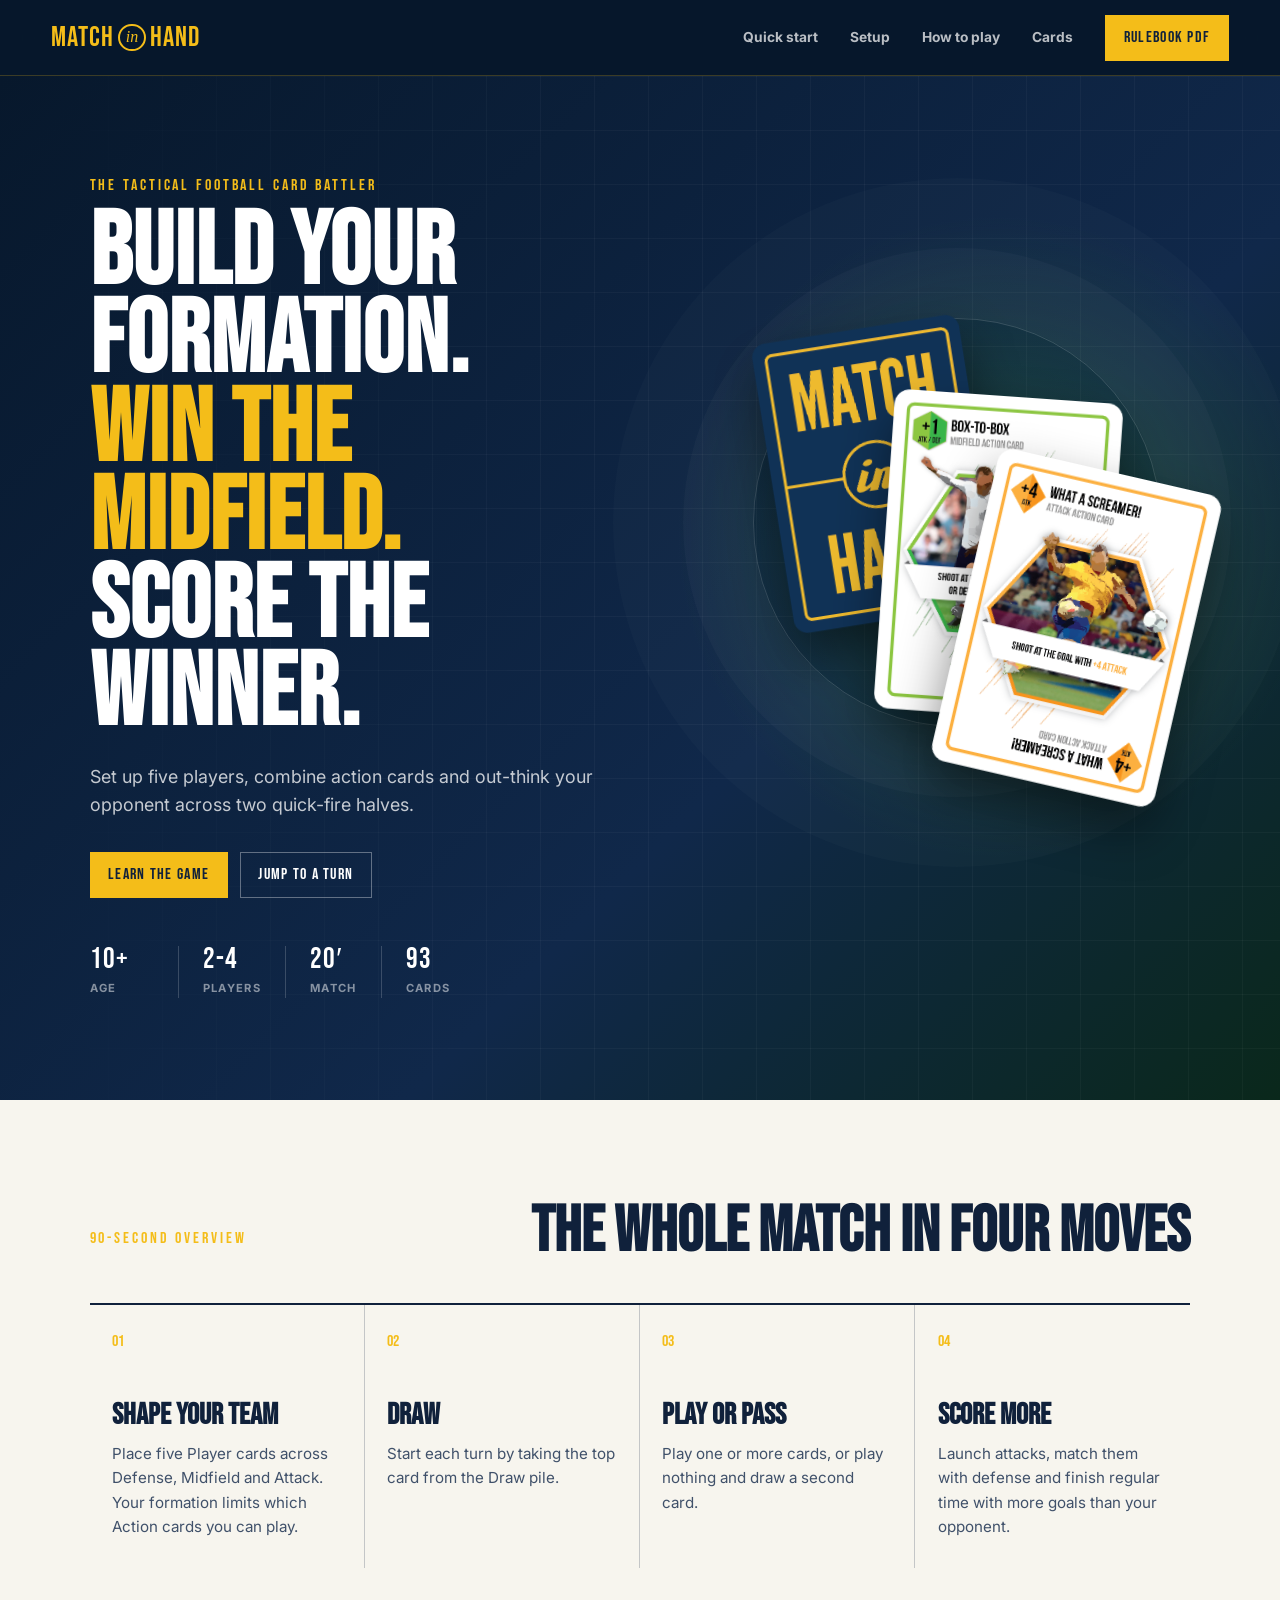
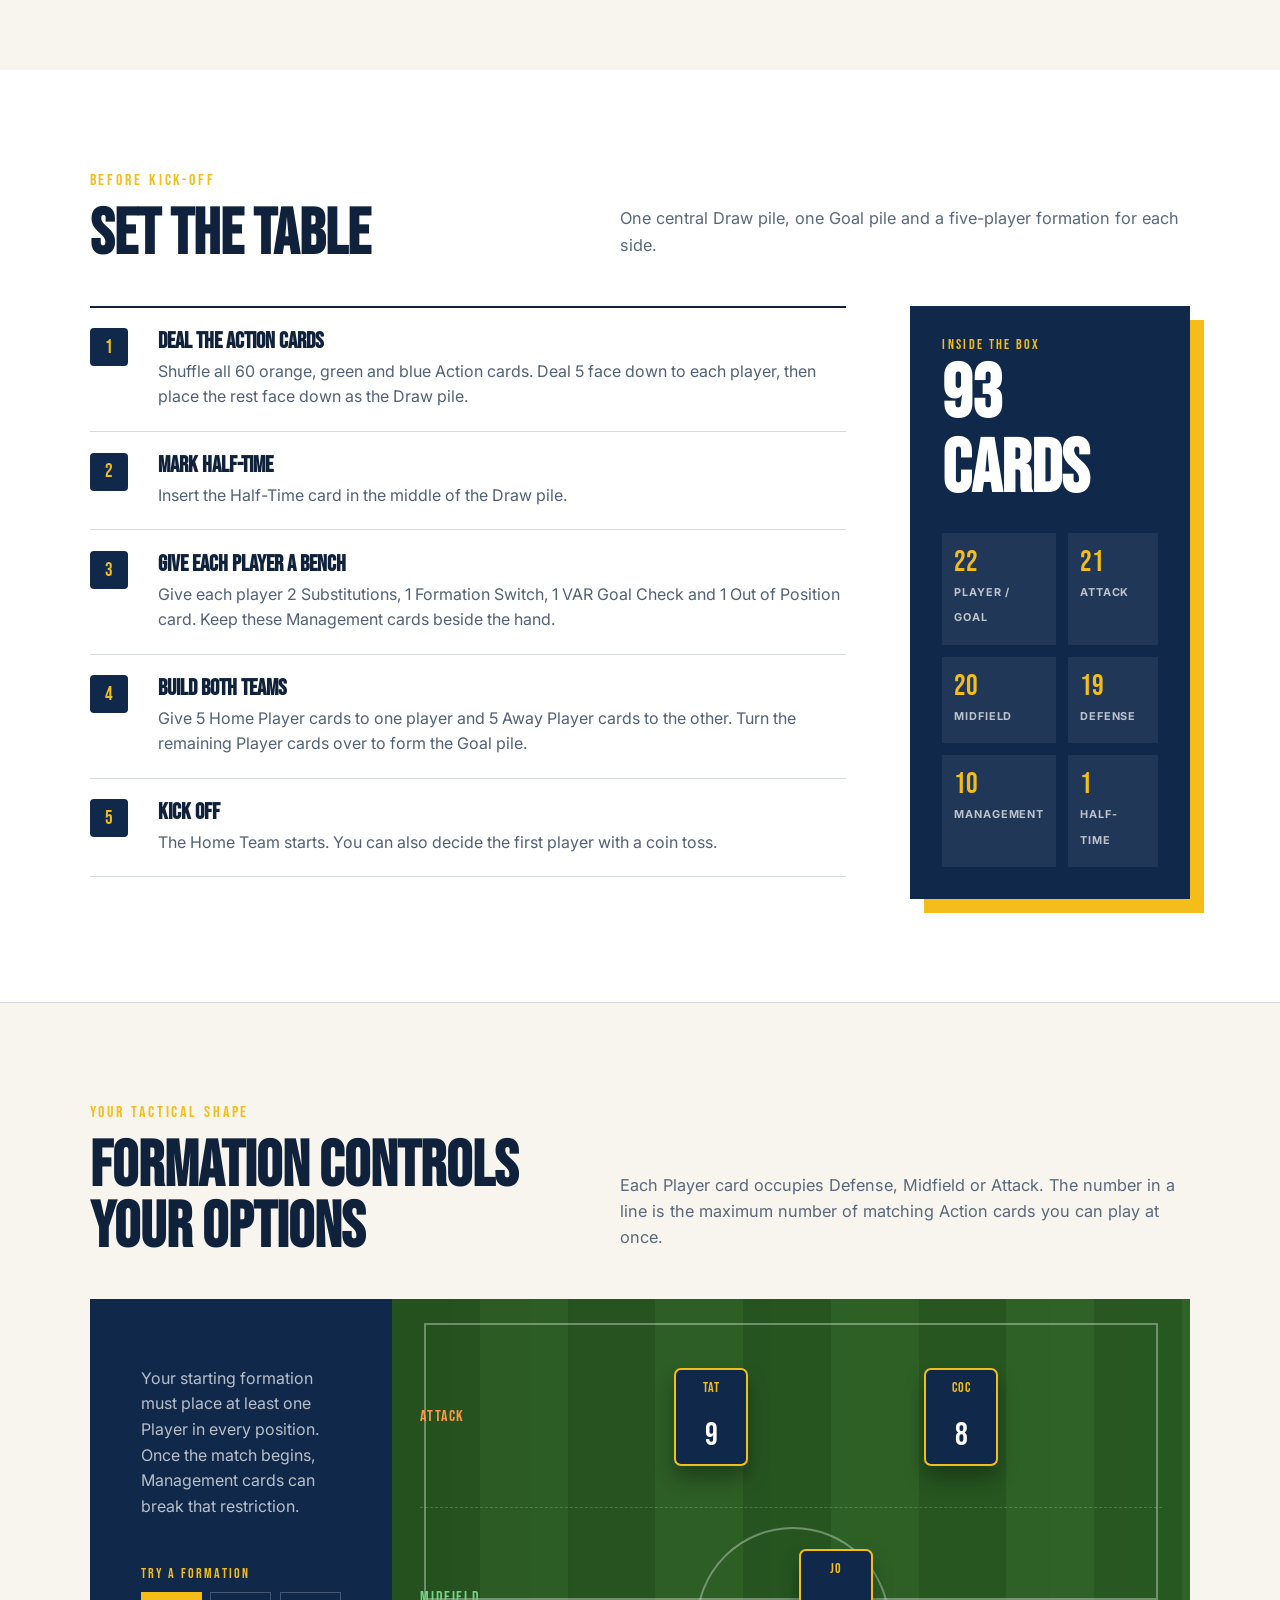
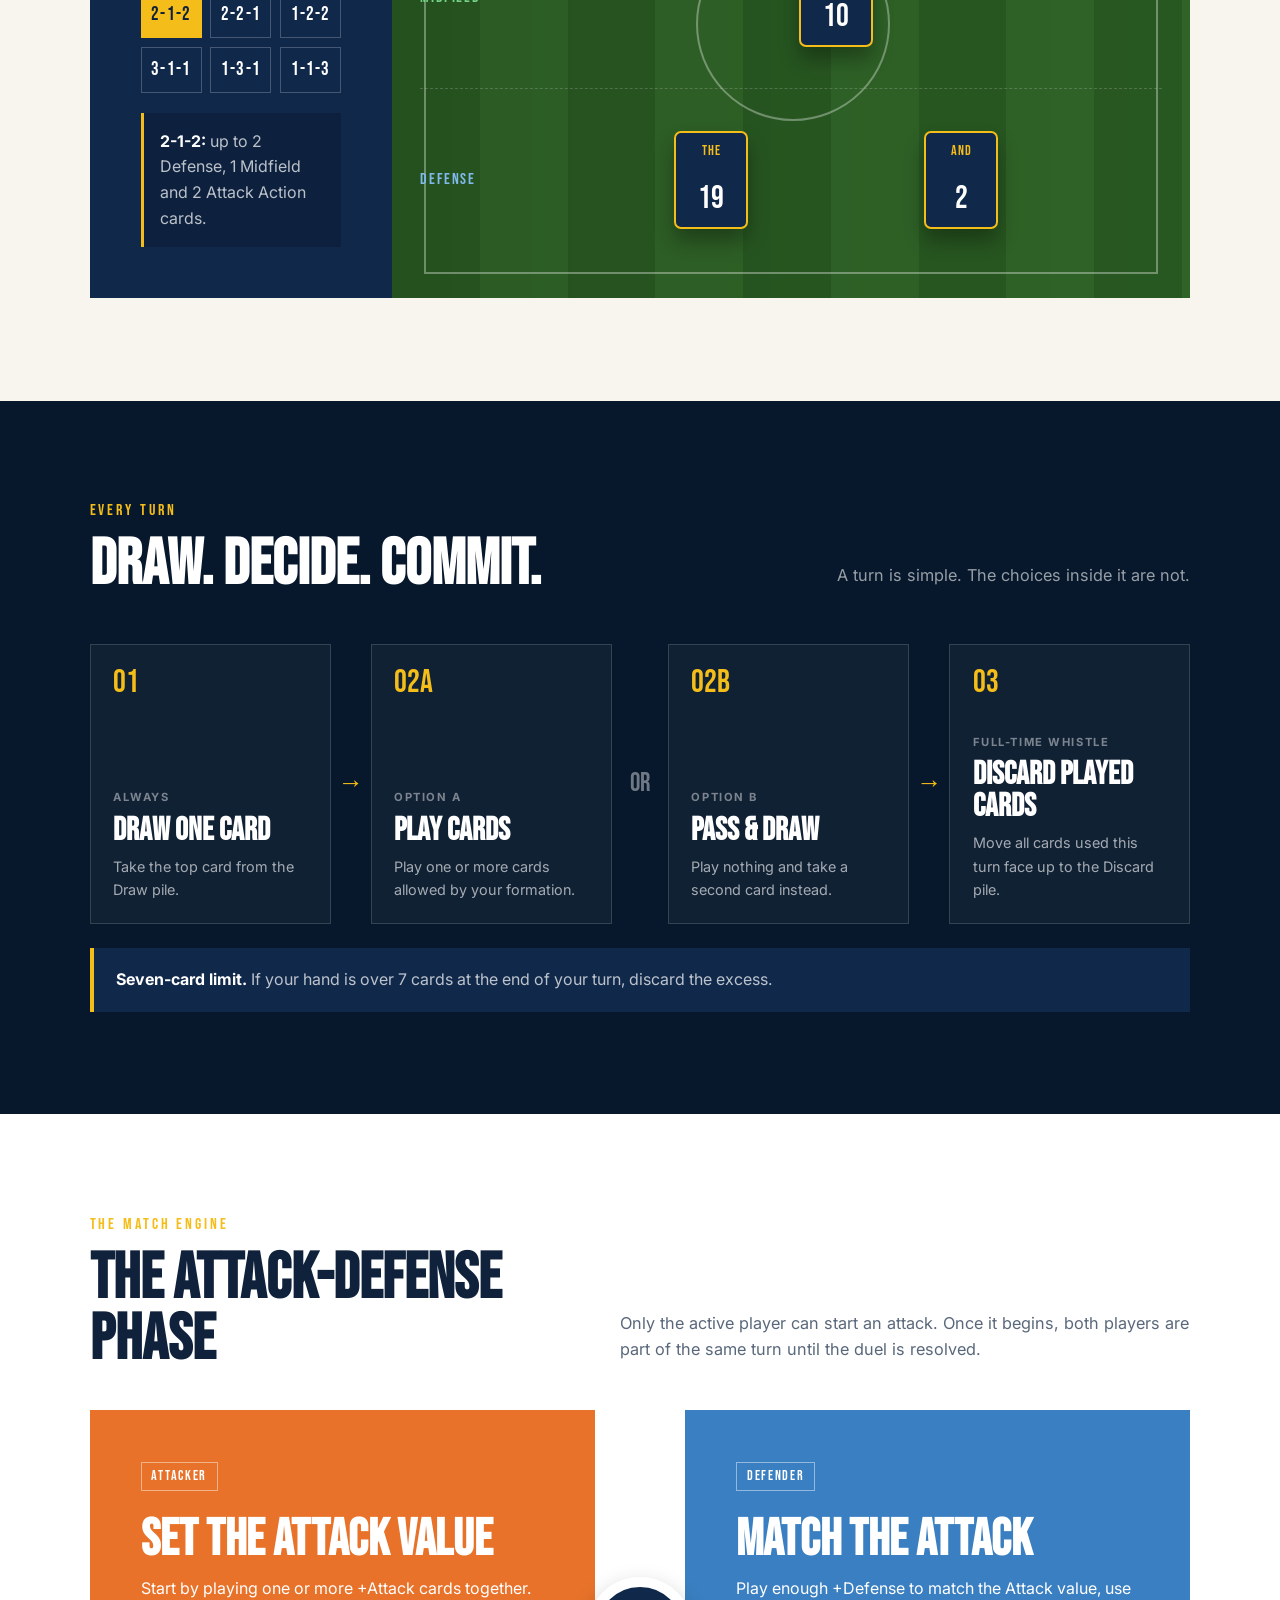
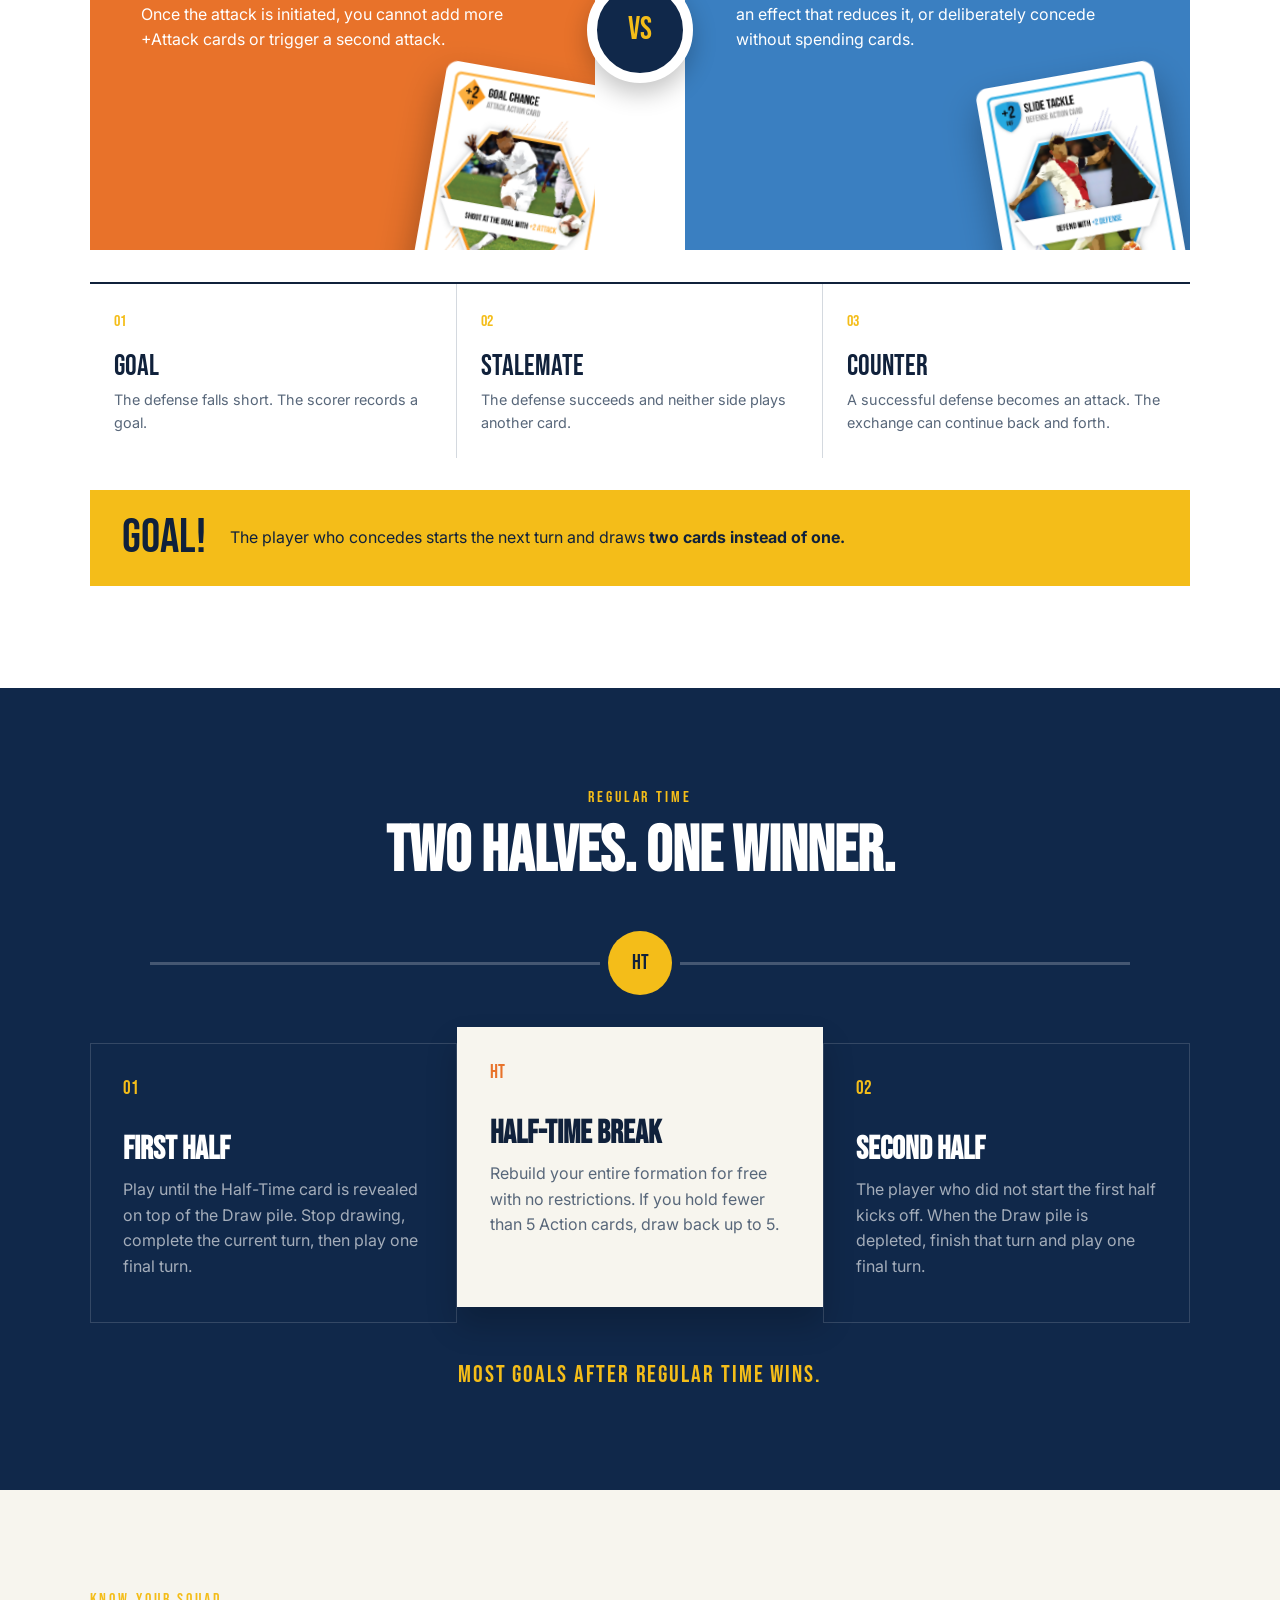
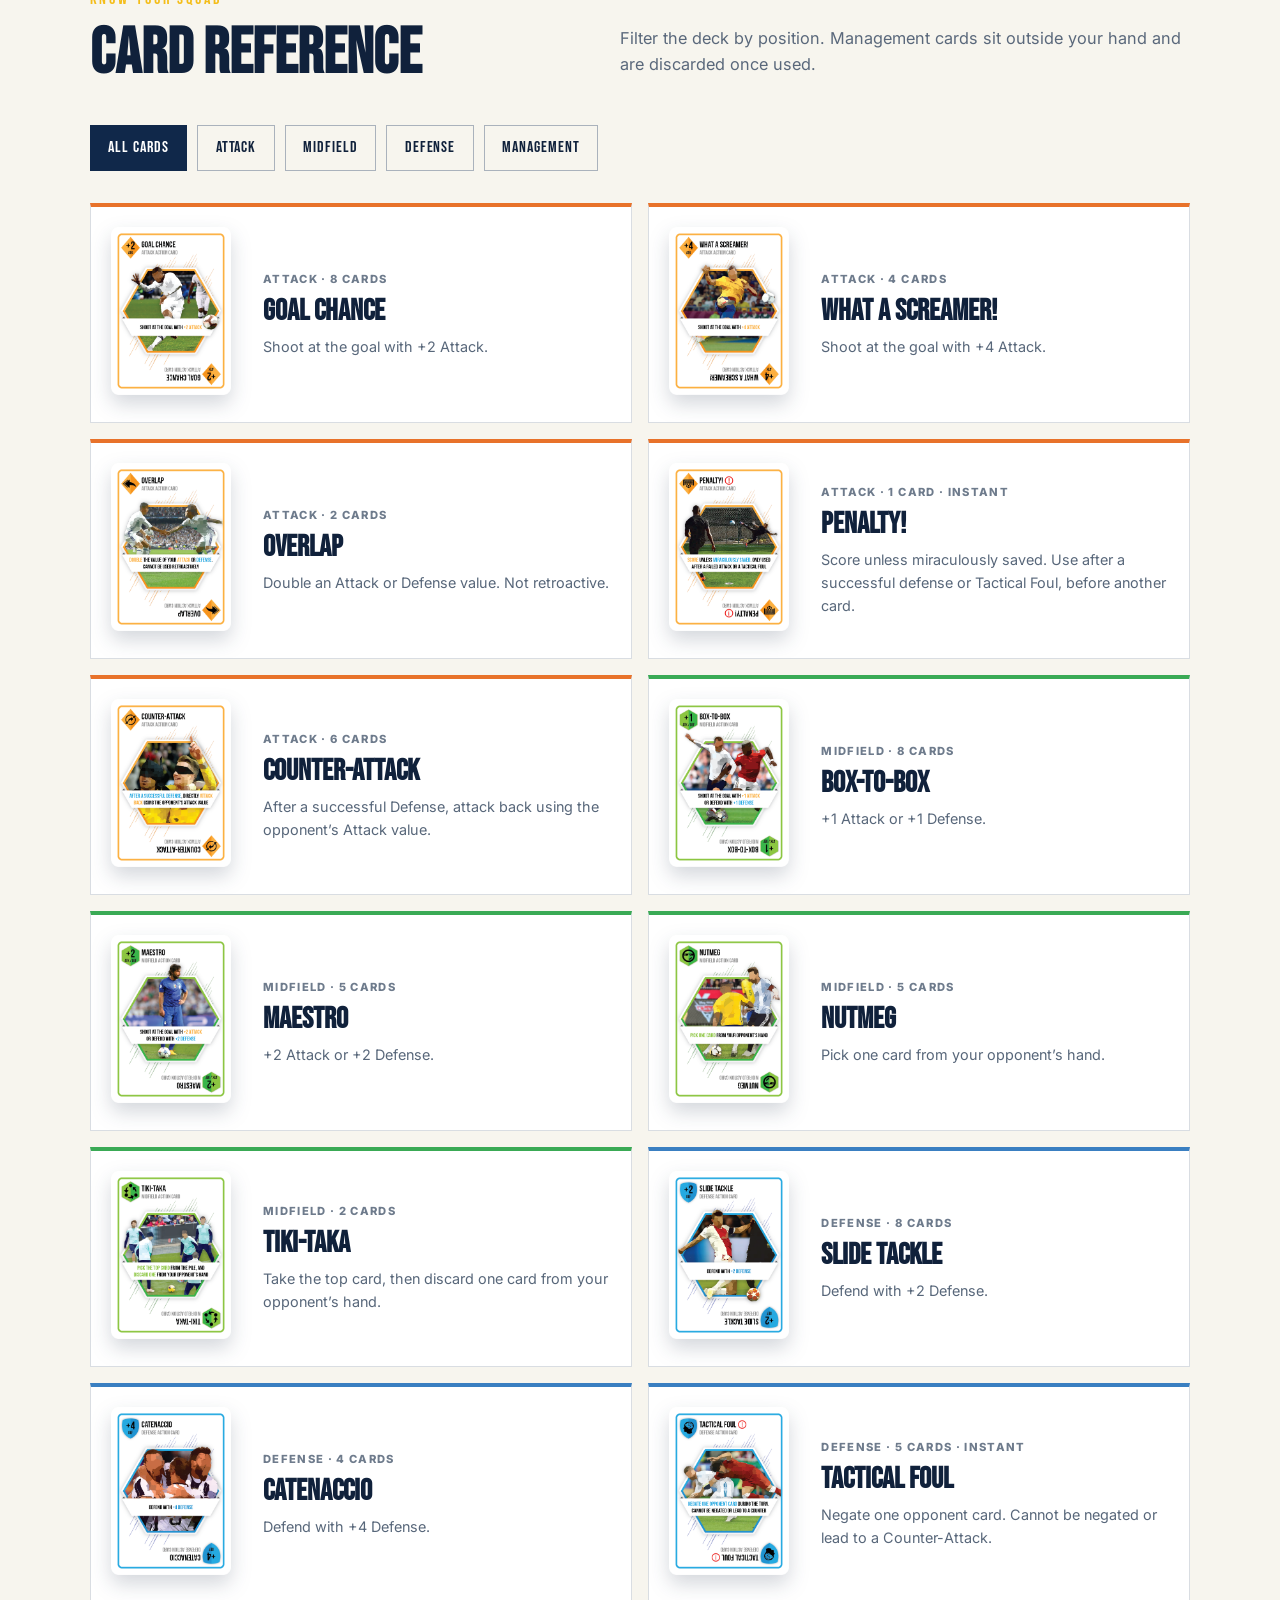
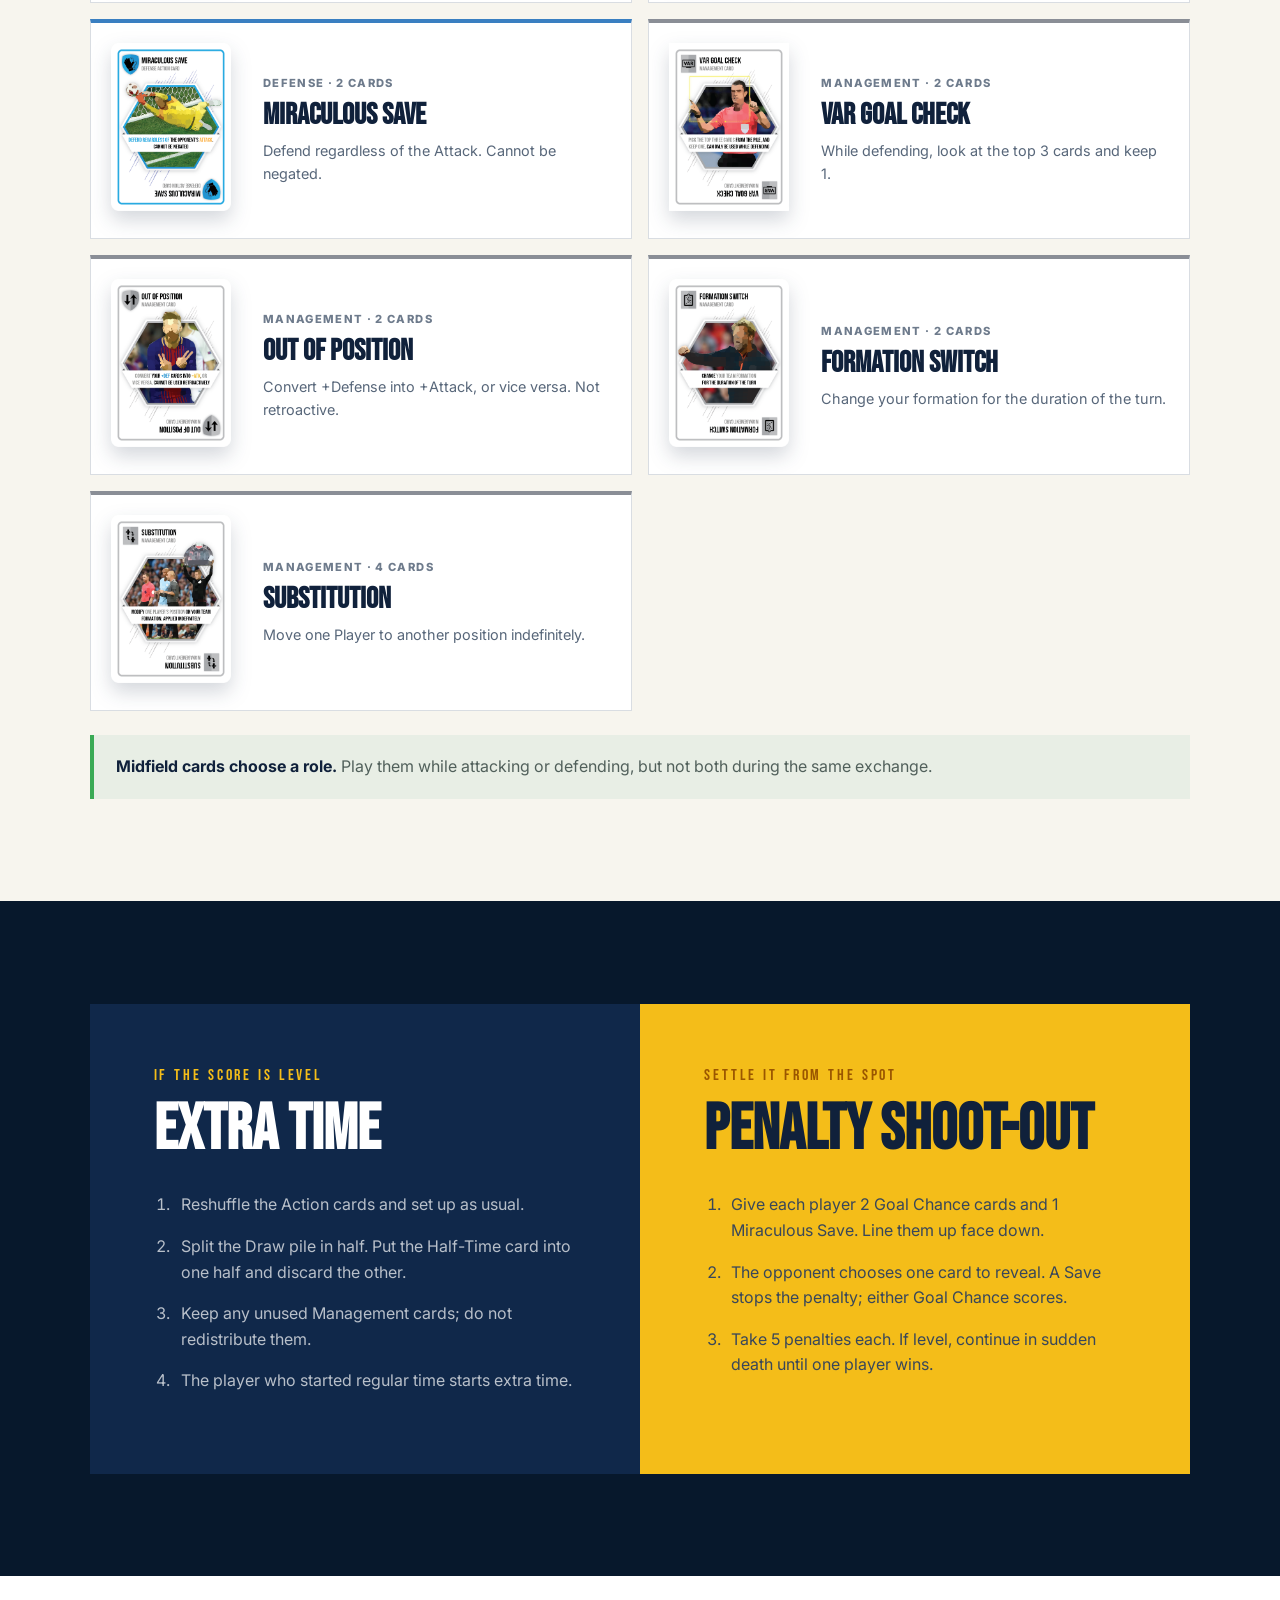
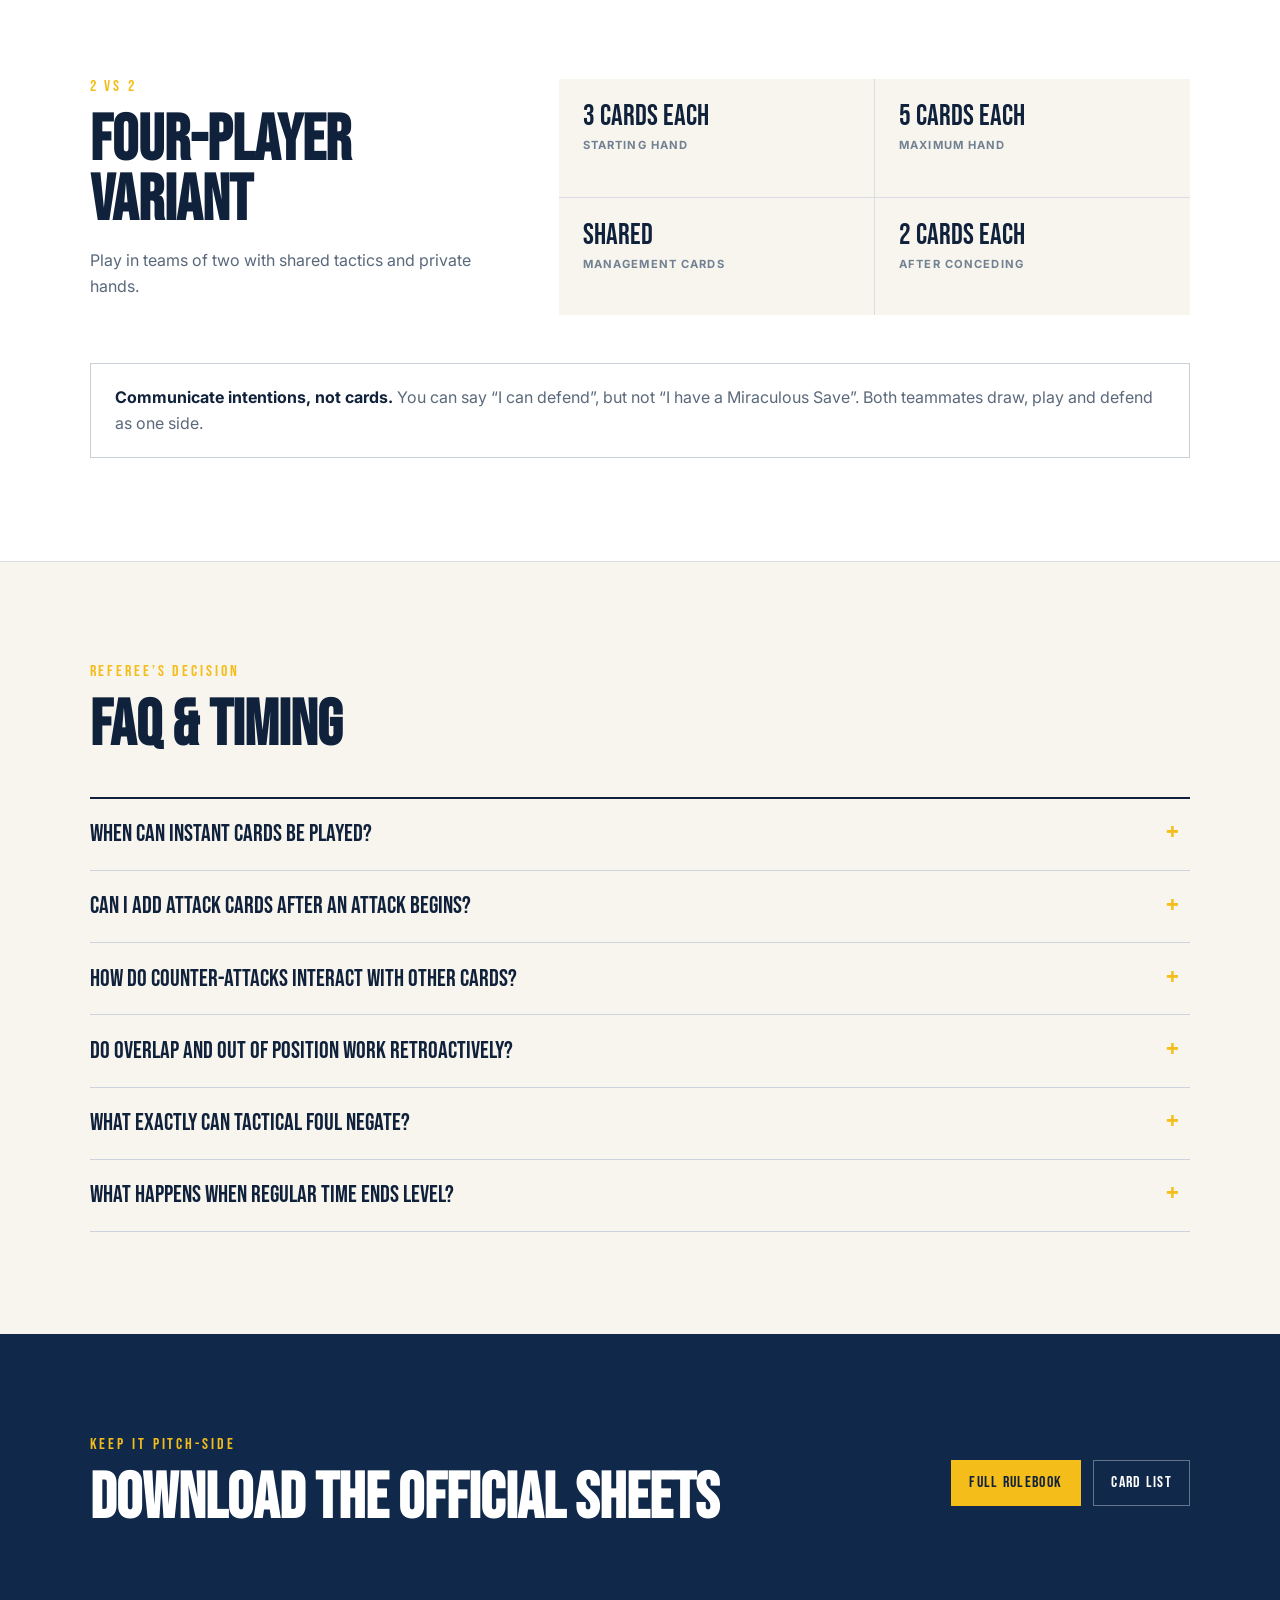
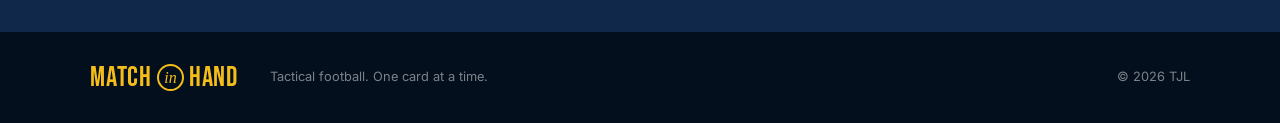
==== index.html @ 05a6d76e "!A Added first version of website" ====
<!doctype html>
<html lang="en">
<head>
  <meta charset="utf-8">
  <meta name="viewport" content="width=device-width, initial-scale=1">
  <meta name="theme-color" content="#10284a">
  <meta name="description" content="Learn how to play Match In Hand, the fast-paced tactical football card battler.">
  <title>How to Play | Match In Hand</title>
  <link rel="preconnect" href="https://fonts.googleapis.com">
  <link rel="preconnect" href="https://fonts.gstatic.com" crossorigin>
  <link href="https://fonts.googleapis.com/css2?family=Bebas+Neue&family=Inter:wght@400;600;700;800&display=swap" rel="stylesheet">
  <link rel="icon" type="image/x-icon" href="assets/match-in-hand.ico">
  <link rel="stylesheet" href="assets/site.css">
</head>
<body>
  <a class="skip-link" href="#main">Skip to the rules</a>
  <header class="site-header">
    <a class="wordmark wordmark-match" href="#top" aria-label="Match In Hand home">
      <span>MATCH</span><i>in</i><span>HAND</span>
    </a>
    <nav aria-label="Primary navigation">
      <a href="#quick-start">Quick start</a>
      <a href="#setup">Setup</a>
      <a href="#turns">How to play</a>
      <a href="#cards">Cards</a>
    </nav>
    <a class="header-cta" href="assets/BoxToBox_RulesSheet_v2.2.pdf" download>Rulebook PDF</a>
  </header>

  <main id="main">
    <section class="hero" id="top">
      <div class="hero-copy">
        <p class="eyebrow">The tactical football card battler</p>
        <h1>Build your formation.<br><em>Win the midfield.</em><br>Score the winner.</h1>
        <p class="hero-lede">Set up five players, combine action cards and out-think your opponent across two quick-fire halves.</p>
        <div class="hero-actions">
          <a class="button button-primary" href="#quick-start">Learn the game</a>
          <a class="button button-quiet" href="#turns">Jump to a turn</a>
        </div>
        <ul class="match-facts" aria-label="Game information">
          <li><strong>10+</strong><span>Age</span></li>
          <li><strong>2-4</strong><span>Players</span></li>
          <li><strong>20′</strong><span>Match</span></li>
          <li><strong>93</strong><span>Cards</span></li>
        </ul>
      </div>
      <div class="hero-art" aria-label="Match In Hand cards">
        <span class="pitch-ring" aria-hidden="true"></span>
        <img class="hero-card hero-card-back" src="assets/cards/MatchInHand_Card_Back.png" alt="Match In Hand card back">
        <img class="hero-card hero-card-mid" src="assets/cards/BoxToBox_Card_MID_BoxToBox.png" alt="Box-to-Box midfield action card">
        <img class="hero-card hero-card-atk" src="assets/cards/BoxToBox_Card_ATT_WhatAScreamer.png" alt="What a Screamer attack action card">
      </div>
    </section>

    <section class="quick-start section" id="quick-start">
      <div class="section-heading">
        <p class="eyebrow">90-second overview</p>
        <h2>The whole match in four moves</h2>
      </div>
      <ol class="quick-grid">
        <li><span>01</span><h3>Shape your team</h3><p>Place five Player cards across Defense, Midfield and Attack. Your formation limits which Action cards you can play.</p></li>
        <li><span>02</span><h3>Draw</h3><p>Start each turn by taking the top card from the Draw pile.</p></li>
        <li><span>03</span><h3>Play or pass</h3><p>Play one or more cards, or play nothing and draw a second card.</p></li>
        <li><span>04</span><h3>Score more</h3><p>Launch attacks, match them with defense and finish regular time with more goals than your opponent.</p></li>
      </ol>
    </section>

    <section class="setup section" id="setup">
      <div class="section-heading">
        <div><p class="eyebrow">Before kick-off</p><h2>Set the table</h2></div>
        <p class="section-intro">One central Draw pile, one Goal pile and a five-player formation for each side.</p>
      </div>
      <div class="setup-layout">
        <ol class="numbered-list">
          <li><span>1</span><div><h3>Deal the action cards</h3><p>Shuffle all 60 orange, green and blue Action cards. Deal 5 face down to each player, then place the rest face down as the Draw pile.</p></div></li>
          <li><span>2</span><div><h3>Mark half-time</h3><p>Insert the Half-Time card in the middle of the Draw pile.</p></div></li>
          <li><span>3</span><div><h3>Give each player a bench</h3><p>Give each player 2 Substitutions, 1 Formation Switch, 1 VAR Goal Check and 1 Out of Position card. Keep these Management cards beside the hand.</p></div></li>
          <li><span>4</span><div><h3>Build both teams</h3><p>Give 5 Home Player cards to one player and 5 Away Player cards to the other. Turn the remaining Player cards over to form the Goal pile.</p></div></li>
          <li><span>5</span><div><h3>Kick off</h3><p>The Home Team starts. You can also decide the first player with a coin toss.</p></div></li>
        </ol>
        <aside class="kit-panel" aria-label="Game components">
          <p class="panel-kicker">Inside the box</p>
          <h3>93 cards</h3>
          <ul class="component-list">
            <li><b>22</b><span>Player / Goal</span></li>
            <li><b>21</b><span>Attack</span></li>
            <li><b>20</b><span>Midfield</span></li>
            <li><b>19</b><span>Defense</span></li>
            <li><b>10</b><span>Management</span></li>
            <li><b>1</b><span>Half-Time</span></li>
          </ul>
        </aside>
      </div>
    </section>

    <section class="formation section" id="formation">
      <div class="section-heading">
        <div><p class="eyebrow">Your tactical shape</p><h2>Formation controls your options</h2></div>
        <p class="section-intro">Each Player card occupies Defense, Midfield or Attack. The number in a line is the maximum number of matching Action cards you can play at once.</p>
      </div>
      <div class="formation-shell">
        <div class="formation-copy">
          <p>Your starting formation must place at least one Player in every position. Once the match begins, Management cards can break that restriction.</p>
          <div class="preset-label">Try a formation</div>
          <div class="formation-presets" role="group" aria-label="Formation examples">
            <button type="button" data-formation="2-1-2" aria-pressed="true">2-1-2</button>
            <button type="button" data-formation="2-2-1" aria-pressed="false">2-2-1</button>
            <button type="button" data-formation="1-2-2" aria-pressed="false">1-2-2</button>
            <button type="button" data-formation="3-1-1" aria-pressed="false">3-1-1</button>
            <button type="button" data-formation="1-3-1" aria-pressed="false">1-3-1</button>
            <button type="button" data-formation="1-1-3" aria-pressed="false">1-1-3</button>
          </div>
          <p class="formation-note" id="formation-note"><strong>2-1-2:</strong> up to 2 Defense, 1 Midfield and 2 Attack Action cards.</p>
        </div>
        <div class="formation-board" aria-live="polite">
          <div class="pitch-markings" aria-hidden="true"></div>
          <div class="formation-lane attack-lane"><span>Attack</span><div class="player-row" data-line="attack"></div></div>
          <div class="formation-lane midfield-lane"><span>Midfield</span><div class="player-row" data-line="midfield"></div></div>
          <div class="formation-lane defense-lane"><span>Defense</span><div class="player-row" data-line="defense"></div></div>
        </div>
      </div>
    </section>

    <section class="turns section" id="turns">
      <div class="section-heading light-heading">
        <div><p class="eyebrow">Every turn</p><h2>Draw. Decide. Commit.</h2></div>
        <p class="section-intro">A turn is simple. The choices inside it are not.</p>
      </div>
      <div class="turn-track" aria-label="Turn sequence">
        <article><span class="turn-number">01</span><div><p class="turn-kicker">Always</p><h3>Draw one card</h3><p>Take the top card from the Draw pile.</p></div></article>
        <div class="track-arrow" aria-hidden="true">→</div>
        <article><span class="turn-number">02A</span><div><p class="turn-kicker">Option A</p><h3>Play cards</h3><p>Play one or more cards allowed by your formation.</p></div></article>
        <div class="track-or" aria-hidden="true">or</div>
        <article><span class="turn-number">02B</span><div><p class="turn-kicker">Option B</p><h3>Pass & draw</h3><p>Play nothing and take a second card instead.</p></div></article>
        <div class="track-arrow" aria-hidden="true">→</div>
        <article><span class="turn-number">03</span><div><p class="turn-kicker">Full-time whistle</p><h3>Discard played cards</h3><p>Move all cards used this turn face up to the Discard pile.</p></div></article>
      </div>
      <div class="touchline-note"><strong>Seven-card limit.</strong> If your hand is over 7 cards at the end of your turn, discard the excess.</div>
    </section>

    <section class="duel section" id="attack-defense">
      <div class="section-heading">
        <div><p class="eyebrow">The match engine</p><h2>The attack-defense phase</h2></div>
        <p class="section-intro">Only the active player can start an attack. Once it begins, both players are part of the same turn until the duel is resolved.</p>
      </div>
      <div class="duel-grid">
        <article class="duel-card attack-rule">
          <span class="phase-tag">Attacker</span>
          <h3>Set the attack value</h3>
          <p>Start by playing one or more +Attack cards together. Once the attack is initiated, you cannot add more +Attack cards or trigger a second attack.</p>
          <img src="assets/cards/BoxToBox_Card_ATT_GoalChance.png" alt="Goal Chance card: plus two Attack" loading="lazy">
        </article>
        <div class="versus" aria-hidden="true"><span>VS</span></div>
        <article class="duel-card defense-rule">
          <span class="phase-tag">Defender</span>
          <h3>Match the attack</h3>
          <p>Play enough +Defense to match the Attack value, use an effect that reduces it, or deliberately concede without spending cards.</p>
          <img src="assets/cards/BoxToBox_Card_DEF_SlideTackle.png" alt="Slide Tackle card: plus two Defense" loading="lazy">
        </article>
      </div>
      <div class="outcome-strip">
        <div><span>01</span><strong>Goal</strong><p>The defense falls short. The scorer records a goal.</p></div>
        <div><span>02</span><strong>Stalemate</strong><p>The defense succeeds and neither side plays another card.</p></div>
        <div><span>03</span><strong>Counter</strong><p>A successful defense becomes an attack. The exchange can continue back and forth.</p></div>
      </div>
      <div class="goal-rule"><span>GOAL!</span><p>The player who concedes starts the next turn and draws <strong>two cards instead of one.</strong></p></div>
    </section>

    <section class="match-clock section" id="match-clock">
      <div class="clock-heading">
        <p class="eyebrow">Regular time</p>
        <h2>Two halves. One winner.</h2>
      </div>
      <div class="clock-line" aria-hidden="true"><span></span><i>HT</i><span></span></div>
      <div class="halves-grid">
        <article><b>01</b><h3>First half</h3><p>Play until the Half-Time card is revealed on top of the Draw pile. Stop drawing, complete the current turn, then play one final turn.</p></article>
        <article class="halftime"><b>HT</b><h3>Half-time break</h3><p>Rebuild your entire formation for free with no restrictions. If you hold fewer than 5 Action cards, draw back up to 5.</p></article>
        <article><b>02</b><h3>Second half</h3><p>The player who did not start the first half kicks off. When the Draw pile is depleted, finish that turn and play one final turn.</p></article>
      </div>
      <p class="winner-line">Most goals after regular time wins.</p>
    </section>

    <section class="cards section" id="cards">
      <div class="section-heading">
        <div><p class="eyebrow">Know your squad</p><h2>Card reference</h2></div>
        <p class="section-intro">Filter the deck by position. Management cards sit outside your hand and are discarded once used.</p>
      </div>
      <div class="card-filters" role="group" aria-label="Filter card reference">
        <button type="button" data-filter="all" aria-pressed="true">All cards</button>
        <button type="button" data-filter="attack" aria-pressed="false">Attack</button>
        <button type="button" data-filter="midfield" aria-pressed="false">Midfield</button>
        <button type="button" data-filter="defense" aria-pressed="false">Defense</button>
        <button type="button" data-filter="management" aria-pressed="false">Management</button>
      </div>
      <div class="card-reference-grid">
        <article class="reference-card" data-type="attack"><img src="assets/cards/BoxToBox_Card_ATT_GoalChance.png" alt="Goal Chance" loading="lazy"><div><span>Attack · 8 cards</span><h3>Goal Chance</h3><p>Shoot at the goal with +2 Attack.</p></div></article>
        <article class="reference-card" data-type="attack"><img src="assets/cards/BoxToBox_Card_ATT_WhatAScreamer.png" alt="What a Screamer" loading="lazy"><div><span>Attack · 4 cards</span><h3>What a Screamer!</h3><p>Shoot at the goal with +4 Attack.</p></div></article>
        <article class="reference-card" data-type="attack"><img src="assets/cards/BoxToBox_Card_ATT_Overlap.png" alt="Overlap" loading="lazy"><div><span>Attack · 2 cards</span><h3>Overlap</h3><p>Double an Attack or Defense value. Not retroactive.</p></div></article>
        <article class="reference-card" data-type="attack"><img src="assets/cards/BoxToBox_Card_ATT_Penalty.png" alt="Penalty" loading="lazy"><div><span>Attack · 1 card · Instant</span><h3>Penalty!</h3><p>Score unless miraculously saved. Use after a successful defense or Tactical Foul, before another card.</p></div></article>
        <article class="reference-card" data-type="attack"><img src="assets/cards/BoxToBox_Card_ATT_CounterAttack.png" alt="Counter-Attack" loading="lazy"><div><span>Attack · 6 cards</span><h3>Counter-Attack</h3><p>After a successful Defense, attack back using the opponent’s Attack value.</p></div></article>
        <article class="reference-card" data-type="midfield"><img src="assets/cards/BoxToBox_Card_MID_BoxToBox.png" alt="Box-to-Box" loading="lazy"><div><span>Midfield · 8 cards</span><h3>Box-to-Box</h3><p>+1 Attack or +1 Defense.</p></div></article>
        <article class="reference-card" data-type="midfield"><img src="assets/cards/BoxToBox_Card_MID_Maestro.png" alt="Maestro" loading="lazy"><div><span>Midfield · 5 cards</span><h3>Maestro</h3><p>+2 Attack or +2 Defense.</p></div></article>
        <article class="reference-card" data-type="midfield"><img src="assets/cards/BoxToBox_Card_MID_Nutmeg.png" alt="Nutmeg" loading="lazy"><div><span>Midfield · 5 cards</span><h3>Nutmeg</h3><p>Pick one card from your opponent’s hand.</p></div></article>
        <article class="reference-card" data-type="midfield"><img src="assets/cards/BoxToBox_Card_MID_TikiTaka.png" alt="Tiki-Taka" loading="lazy"><div><span>Midfield · 2 cards</span><h3>Tiki-Taka</h3><p>Take the top card, then discard one card from your opponent’s hand.</p></div></article>
        <article class="reference-card" data-type="defense"><img src="assets/cards/BoxToBox_Card_DEF_SlideTackle.png" alt="Slide Tackle" loading="lazy"><div><span>Defense · 8 cards</span><h3>Slide Tackle</h3><p>Defend with +2 Defense.</p></div></article>
        <article class="reference-card" data-type="defense"><img src="assets/cards/BoxToBox_Card_DEF_Catenaccio.png" alt="Catenaccio" loading="lazy"><div><span>Defense · 4 cards</span><h3>Catenaccio</h3><p>Defend with +4 Defense.</p></div></article>
        <article class="reference-card" data-type="defense"><img src="assets/cards/BoxToBox_Card_DEF_TacticalFoul.png" alt="Tactical Foul" loading="lazy"><div><span>Defense · 5 cards · Instant</span><h3>Tactical Foul</h3><p>Negate one opponent card. Cannot be negated or lead to a Counter-Attack.</p></div></article>
        <article class="reference-card" data-type="defense"><img src="assets/cards/BoxToBox_Card_DEF_MiraculousSave.png" alt="Miraculous Save" loading="lazy"><div><span>Defense · 2 cards</span><h3>Miraculous Save</h3><p>Defend regardless of the Attack. Cannot be negated.</p></div></article>
        <article class="reference-card" data-type="management"><img src="assets/cards/BoxToBox_Card_MGT_VARGoalCheck.png" alt="VAR Goal Check" loading="lazy"><div><span>Management · 2 cards</span><h3>VAR Goal Check</h3><p>While defending, look at the top 3 cards and keep 1.</p></div></article>
        <article class="reference-card" data-type="management"><img src="assets/cards/BoxToBox_Card_MGT_OutOfPosition.png" alt="Out of Position" loading="lazy"><div><span>Management · 2 cards</span><h3>Out of Position</h3><p>Convert +Defense into +Attack, or vice versa. Not retroactive.</p></div></article>
        <article class="reference-card" data-type="management"><img src="assets/cards/BoxToBox_Card_MGT_FormationSwitch.png" alt="Formation Switch" loading="lazy"><div><span>Management · 2 cards</span><h3>Formation Switch</h3><p>Change your formation for the duration of the turn.</p></div></article>
        <article class="reference-card" data-type="management"><img src="assets/cards/BoxToBox_Card_MGT_Substitution.png" alt="Substitution" loading="lazy"><div><span>Management · 4 cards</span><h3>Substitution</h3><p>Move one Player to another position indefinitely.</p></div></article>
      </div>
      <p class="midfield-rule"><strong>Midfield cards choose a role.</strong> Play them while attacking or defending, but not both during the same exchange.</p>
    </section>

    <section class="extra section" id="extra-time">
      <div class="extra-grid">
        <article>
          <p class="eyebrow">If the score is level</p><h2>Extra time</h2>
          <ol><li>Reshuffle the Action cards and set up as usual.</li><li>Split the Draw pile in half. Put the Half-Time card into one half and discard the other.</li><li>Keep any unused Management cards; do not redistribute them.</li><li>The player who started regular time starts extra time.</li></ol>
        </article>
        <article class="shootout">
          <p class="eyebrow">Settle it from the spot</p><h2>Penalty shoot-out</h2>
          <ol><li>Give each player 2 Goal Chance cards and 1 Miraculous Save. Line them up face down.</li><li>The opponent chooses one card to reveal. A Save stops the penalty; either Goal Chance scores.</li><li>Take 5 penalties each. If level, continue in sudden death until one player wins.</li></ol>
        </article>
      </div>
    </section>

    <section class="four-player section" id="four-player">
      <div class="four-player-copy"><p class="eyebrow">2 vs 2</p><h2>Four-player variant</h2><p>Play in teams of two with shared tactics and private hands.</p></div>
      <ul>
        <li><strong>3 cards each</strong><span>Starting hand</span></li>
        <li><strong>5 cards each</strong><span>Maximum hand</span></li>
        <li><strong>Shared</strong><span>Management cards</span></li>
        <li><strong>2 cards each</strong><span>After conceding</span></li>
      </ul>
      <div class="team-rule"><strong>Communicate intentions, not cards.</strong> You can say “I can defend”, but not “I have a Miraculous Save”. Both teammates draw, play and defend as one side.</div>
    </section>

    <section class="faq section" id="faq">
      <div class="section-heading"><div><p class="eyebrow">Referee’s decision</p><h2>FAQ & timing</h2></div></div>
      <div class="faq-list">
        <details><summary>When can Instant cards be played?</summary><p>Whenever an opponent plays a card, unless the card says otherwise. Penalty! is played immediately after a successful defense or Tactical Foul and before any additional card. Tactical Foul can stop a Counter-Attack if it is played just before the Counter and the opponent defended with +Defense cards.</p></details>
        <details><summary>Can I add Attack cards after an attack begins?</summary><p>No. Choose the complete initial Attack value when you launch the attack. Once initiated, you cannot add more +Attack cards or trigger a second attack.</p></details>
        <details><summary>How do Counter-Attacks interact with other cards?</summary><p>A Counter-Attack can be boosted by Overlap, but not by adding +Attack cards. Once the Counter-Attack is played, the Defense cards used before it can no longer be negated. An Instant card can still stop the counter if played immediately before it.</p></details>
        <details><summary>Do Overlap and Out of Position work retroactively?</summary><p>No. Their effects only apply to cards played together with them, never to cards already used earlier in the turn.</p></details>
        <details><summary>What exactly can Tactical Foul negate?</summary><p>If it negates an Attack card, the opponent cannot add more Attack cards. If it negates a Defense card, the opponent may continue defending. It cannot negate a card effect that has already resolved during the turn.</p></details>
        <details><summary>What happens when regular time ends level?</summary><p>Players can agree to a draw, play Extra Time and then a shoot-out if needed, or go directly to the Penalty Shoot-Out.</p></details>
      </div>
    </section>

    <section class="download section">
      <div><p class="eyebrow">Keep it pitch-side</p><h2>Download the official sheets</h2></div>
      <div class="download-actions"><a class="button button-primary" href="assets/BoxToBox_RulesSheet_v2.2.pdf" download>Full rulebook</a><a class="button button-quiet" href="assets/BoxToBox_CardsList.pdf" download>Card list</a></div>
    </section>
  </main>

  <footer><a class="wordmark wordmark-match" href="#top"><span>MATCH</span><i>in</i><span>HAND</span></a><p>Tactical football. One card at a time.</p><span>© 2026 TJL</span></footer>

  <script src="assets/site.js"></script>
</body>
</html>
---- assets/site.css ----
:root {
  --navy: #10284a;
  --navy-deep: #07182c;
  --navy-soft: #1b3a61;
  --gold: #f4bd19;
  --paper: #f7f5ee;
  --ink: #10213b;
  --attack: #e8722a;
  --midfield: #3aaa55;
  --defense: #3a7fc1;
  --management: #8a8e96;
}

* { box-sizing: border-box; }
html { scroll-behavior: smooth; }
body { margin: 0; background: var(--navy-deep); color: #fff; font-family: Inter, sans-serif; font-size: 1rem; line-height: 1.6; }
img { max-width: 100%; display: block; }
a { color: inherit; }
.skip-link { position: fixed; left: 1rem; top: -4rem; z-index: 100; background: #fff; color: var(--ink); padding: .7rem 1rem; }
.skip-link:focus { top: 1rem; }
.site-header { position: sticky; top: 0; z-index: 50; min-height: 76px; display: flex; align-items: center; gap: 2rem; padding: .75rem clamp(1rem, 4vw, 4rem); background: rgba(7, 24, 44, .92); border-bottom: 1px solid rgba(244, 189, 25, .22); backdrop-filter: blur(18px); }
.wordmark { display: inline-flex; align-items: center; gap: .28rem; text-decoration: none; color: var(--gold); font: 2rem/1 Bebas Neue, sans-serif; letter-spacing: .05em; }
.wordmark i { display: grid; place-items: center; width: 1.7rem; aspect-ratio: 1; border: 2px solid currentColor; border-radius: 50%; font: italic 1rem/1 Georgia, serif; letter-spacing: 0; }
.wordmark-match { font-size: 1.72rem; letter-spacing: .035em; }
.site-header nav { display: flex; align-items: center; gap: clamp(1rem, 2.5vw, 2.25rem); margin-left: auto; }
.site-header nav a { color: rgba(255,255,255,.72); text-decoration: none; font-size: .86rem; font-weight: 700; }
.site-header nav a:hover, .site-header nav a:focus-visible { color: var(--gold); }
.header-cta, .button { display: inline-flex; align-items: center; justify-content: center; min-height: 46px; padding: .7rem 1.1rem; text-decoration: none; text-transform: uppercase; font: 1rem/1 Bebas Neue, sans-serif; letter-spacing: .08em; border: 1px solid var(--gold); }
.header-cta, .button-primary { background: var(--gold); color: var(--ink); }
.button-quiet { background: transparent; color: #fff; border-color: rgba(255,255,255,.35); }
.hero { position: relative; min-height: calc(100svh - 76px); display: grid; grid-template-columns: minmax(0, 1.05fr) minmax(360px, .95fr); align-items: center; gap: clamp(2rem, 6vw, 7rem); overflow: hidden; padding: clamp(4rem, 8vw, 8rem) clamp(1.25rem, 7vw, 8rem); background: radial-gradient(circle at 78% 45%, rgba(43,106,47,.52), transparent 28%), linear-gradient(135deg, var(--navy-deep), var(--navy) 62%, #0a281b); }
.hero::before { content: ""; position: absolute; inset: 0; pointer-events: none; background-image: linear-gradient(rgba(255,255,255,.035) 1px, transparent 1px), linear-gradient(90deg, rgba(255,255,255,.035) 1px, transparent 1px); background-size: 54px 54px; mask-image: linear-gradient(90deg, transparent, #000 42%); }
.hero-copy, .hero-art { position: relative; z-index: 1; }
.eyebrow { margin: 0 0 1rem; color: var(--gold); font: 1rem/1 Bebas Neue, sans-serif; letter-spacing: .18em; text-transform: uppercase; }
h1, h2, h3 { font-family: Bebas Neue, sans-serif; text-transform: uppercase; }
h1 { max-width: 830px; margin: 0; font-size: clamp(4rem, 8vw, 7.8rem); line-height: .86; letter-spacing: .01em; }
h1 em { color: var(--gold); font-style: normal; }
.hero-lede { max-width: 690px; margin: 1.5rem 0 0; color: rgba(255,255,255,.76); font-size: clamp(1rem, 1.4vw, 1.2rem); }
.hero-actions { display: flex; flex-wrap: wrap; gap: .75rem; margin-top: 2rem; }
.match-facts { display: flex; flex-wrap: wrap; gap: 0; margin: 3rem 0 0; padding: 0; list-style: none; }
.match-facts li { min-width: 88px; padding: 0 1.5rem; border-left: 1px solid rgba(255,255,255,.18); }
.match-facts li:first-child { padding-left: 0; border-left: 0; }
.match-facts strong { display: block; color: #fff; font: 1.8rem/1 Bebas Neue, sans-serif; letter-spacing: .04em; }
.match-facts span { display: block; margin-top: .3rem; color: rgba(255,255,255,.5); font-size: .7rem; font-weight: 700; text-transform: uppercase; letter-spacing: .12em; }
.hero-art { min-height: 600px; }
.pitch-ring { position: absolute; width: 84%; aspect-ratio: 1; left: 10%; top: 5%; border: 1px solid rgba(255,255,255,.16); border-radius: 50%; box-shadow: 0 0 0 70px rgba(255,255,255,.025), 0 0 0 140px rgba(255,255,255,.018); }
.hero-card { position: absolute; width: min(47%, 270px); border-radius: 4.7% / 3.4%; filter: drop-shadow(0 24px 25px rgba(0,0,0,.45)); }
.hero-card-back { left: 12%; top: 5%; transform: rotate(-9deg); }
.hero-card-mid { left: 37%; top: 18%; transform: rotate(4deg); }
.hero-card-atk { right: 0; top: 30%; transform: rotate(13deg); }
.section { padding: clamp(4rem, 8vw, 8rem) clamp(1.25rem, 7vw, 8rem); }
.quick-start { background: var(--paper); color: var(--ink); }
.section-heading { display: flex; align-items: end; justify-content: space-between; gap: 2rem; margin-bottom: 2.5rem; }
.section h2 { max-width: 900px; margin: 0; font-size: clamp(2.8rem, 5vw, 5.2rem); line-height: .95; }
.quick-grid { display: grid; grid-template-columns: repeat(4, 1fr); margin: 0; padding: 0; list-style: none; border-top: 2px solid var(--ink); }
.quick-grid li { min-height: 250px; padding: 1.4rem 1.4rem 1.8rem; border-right: 1px solid rgba(16,33,59,.22); }
.quick-grid li:last-child { border-right: 0; }
.quick-grid span { color: var(--gold); font: 1rem/1 Bebas Neue, sans-serif; }
.quick-grid h3 { margin: 3rem 0 .7rem; font-size: 1.85rem; line-height: 1; }
.quick-grid p { margin: 0; color: #40516a; font-size: .95rem; }
.section-intro { max-width: 570px; margin: 0 0 .5rem; color: #5a687b; font-size: 1.02rem; }
.setup { background: #fff; color: var(--ink); }
.setup-layout { display: grid; grid-template-columns: minmax(0, 1.5fr) minmax(280px, .5fr); gap: clamp(2rem, 5vw, 5rem); align-items: start; }
.numbered-list { margin: 0; padding: 0; list-style: none; border-top: 2px solid var(--ink); }
.numbered-list li { display: grid; grid-template-columns: 48px 1fr; gap: 1.25rem; padding: 1.3rem 0; border-bottom: 1px solid #d6dbe2; }
.numbered-list > li > span { display: grid; place-items: center; width: 38px; height: 38px; background: var(--navy); color: var(--gold); border-radius: 4px; font: 1.2rem/1 Bebas Neue, sans-serif; }
.numbered-list h3 { margin: .1rem 0 .35rem; font-size: 1.45rem; line-height: 1; }
.numbered-list p { margin: 0; color: #526176; }
.kit-panel { position: sticky; top: 105px; padding: 2rem; background: var(--navy); color: #fff; box-shadow: 14px 14px 0 var(--gold); }
.panel-kicker { margin: 0; color: var(--gold); font: .9rem/1 Bebas Neue, sans-serif; letter-spacing: .16em; text-transform: uppercase; }
.kit-panel h3 { margin: .3rem 0 1.6rem; font-size: 4.7rem; line-height: 1; }
.component-list { display: grid; grid-template-columns: repeat(2, 1fr); gap: .75rem; margin: 0; padding: 0; list-style: none; }
.component-list li { padding: 1rem .75rem; background: rgba(255,255,255,.07); }
.component-list b { display: block; color: var(--gold); font: 1.8rem/1 Bebas Neue, sans-serif; }
.component-list span { font-size: .68rem; font-weight: 700; text-transform: uppercase; letter-spacing: .08em; color: rgba(255,255,255,.7); }

.formation { background: var(--paper); color: var(--ink); border-top: 1px solid #d4d8dc; }
.formation-shell { display: grid; grid-template-columns: minmax(280px, .55fr) minmax(420px, 1.45fr); min-height: 570px; background: var(--navy); color: #fff; }
.formation-copy { display: flex; flex-direction: column; justify-content: center; padding: clamp(2rem, 4vw, 4rem); }
.formation-copy > p:first-child { color: rgba(255,255,255,.7); }
.preset-label { margin: 2rem 0 .65rem; color: var(--gold); font: .9rem/1 Bebas Neue, sans-serif; letter-spacing: .15em; text-transform: uppercase; }
.formation-presets { display: grid; grid-template-columns: repeat(3, 1fr); gap: .55rem; }
.formation-presets button, .card-filters button { min-height: 46px; border: 1px solid rgba(255,255,255,.22); background: transparent; color: #fff; cursor: pointer; font: 1.2rem/1 Bebas Neue, sans-serif; letter-spacing: .06em; }
.formation-presets button[aria-pressed="true"] { background: var(--gold); border-color: var(--gold); color: var(--ink); }
.formation-note { min-height: 4.5rem; margin: 1.25rem 0 0; padding: 1rem; border-left: 3px solid var(--gold); background: rgba(0,0,0,.17); color: rgba(255,255,255,.72); }
.formation-note strong { color: #fff; }
.formation-board { position: relative; display: grid; grid-template-rows: repeat(3, 1fr); overflow: hidden; padding: 1.75rem; background: linear-gradient(90deg, rgba(0,0,0,.08), transparent), repeating-linear-gradient(90deg, #285821 0, #285821 11%, #2f6327 11%, #2f6327 22%); }
.pitch-markings { position: absolute; inset: 4%; border: 2px solid rgba(255,255,255,.34); pointer-events: none; }
.pitch-markings::before { content: ""; position: absolute; width: 26%; aspect-ratio: 1; left: 37%; top: 37%; border: 2px solid rgba(255,255,255,.34); border-radius: 50%; }
.pitch-markings::after { content: ""; position: absolute; left: 0; right: 0; top: 50%; border-top: 2px solid rgba(255,255,255,.34); }
.formation-lane { position: relative; z-index: 1; display: grid; grid-template-columns: 90px 1fr; align-items: center; border-bottom: 1px dashed rgba(255,255,255,.18); }
.formation-lane:last-child { border-bottom: 0; }
.formation-lane > span { font: 1rem/1 Bebas Neue, sans-serif; letter-spacing: .1em; text-transform: uppercase; }
.attack-lane > span { color: #ff9a48; } .midfield-lane > span { color: #75d487; } .defense-lane > span { color: #82b9ed; }
.player-row { display: flex; justify-content: space-evenly; gap: .75rem; }
.player-token { display: grid; place-items: center; width: 74px; height: 98px; background: var(--navy); border: 2px solid var(--gold); border-radius: 7px; box-shadow: 0 12px 20px rgba(0,0,0,.32); transform: translateY(0); transition: transform .25s ease; }
.player-token:hover { transform: translateY(-6px); }
.player-token b { color: var(--gold); font: .85rem/1 Bebas Neue, sans-serif; letter-spacing: .08em; }
.player-token i { color: #fff; font: normal 2rem/1 Bebas Neue, sans-serif; }

.turns { background: var(--navy-deep); }
.light-heading .section-intro { color: rgba(255,255,255,.58); }
.turn-track { display: grid; grid-template-columns: 1fr 40px 1fr 56px 1fr 40px 1fr; align-items: stretch; margin-top: 3rem; }
.turn-track article { min-height: 280px; display: flex; flex-direction: column; justify-content: space-between; padding: 1.4rem; border: 1px solid rgba(255,255,255,.15); background: rgba(255,255,255,.04); }
.turn-number { color: var(--gold); font: 2rem/1 Bebas Neue, sans-serif; }
.turn-kicker { margin: 0 0 .5rem; color: rgba(255,255,255,.45); font-size: .7rem; font-weight: 700; text-transform: uppercase; letter-spacing: .14em; }
.turn-track h3 { margin: 0 0 .5rem; font-size: 2rem; line-height: 1; }
.turn-track article p:last-child { margin: 0; color: rgba(255,255,255,.62); font-size: .9rem; }
.track-arrow, .track-or { display: grid; place-items: center; color: var(--gold); font: 1.6rem/1 Bebas Neue, sans-serif; }
.track-or { color: rgba(255,255,255,.42); text-transform: uppercase; }
.touchline-note { margin-top: 1.5rem; padding: 1.2rem 1.4rem; border-left: 4px solid var(--gold); background: var(--navy); color: rgba(255,255,255,.72); }
.touchline-note strong { color: #fff; }

.duel { background: #fff; color: var(--ink); }
.duel-grid { position: relative; display: grid; grid-template-columns: 1fr 90px 1fr; align-items: center; }
.duel-card { position: relative; min-height: 440px; overflow: hidden; padding: clamp(2rem, 4vw, 4rem); color: #fff; }
.attack-rule { background: var(--attack); } .defense-rule { background: var(--defense); }
.duel-card h3 { max-width: 430px; margin: 1.6rem 0 .8rem; font-size: clamp(2.5rem, 4vw, 4.3rem); line-height: .92; }
.duel-card p { position: relative; z-index: 2; max-width: 520px; margin: 0; }
.duel-card img { position: absolute; width: 180px; right: -10px; bottom: -75px; transform: rotate(10deg); filter: drop-shadow(0 18px 18px rgba(0,0,0,.32)); }
.defense-rule img { transform: rotate(-10deg); right: 15px; }
.phase-tag { display: inline-block; padding: .4rem .6rem; border: 1px solid rgba(255,255,255,.45); font: .9rem/1 Bebas Neue, sans-serif; letter-spacing: .12em; text-transform: uppercase; }
.versus { position: relative; z-index: 2; display: grid; place-items: center; width: 106px; aspect-ratio: 1; margin: 0 -8px; border: 10px solid #fff; border-radius: 50%; background: var(--navy); color: var(--gold); box-shadow: 0 10px 24px rgba(0,0,0,.24); }
.versus span { font: 2rem/1 Bebas Neue, sans-serif; }
.outcome-strip { display: grid; grid-template-columns: repeat(3, 1fr); margin-top: 2rem; border-top: 2px solid var(--ink); }
.outcome-strip > div { padding: 1.5rem; border-right: 1px solid #d4d9df; }
.outcome-strip > div:last-child { border-right: 0; }
.outcome-strip span { color: var(--gold); font: 1rem/1 Bebas Neue, sans-serif; }
.outcome-strip strong { display: block; margin: 1.2rem 0 .35rem; font: 1.8rem/1 Bebas Neue, sans-serif; text-transform: uppercase; }
.outcome-strip p { margin: 0; color: #58677a; font-size: .9rem; }
.goal-rule { display: flex; align-items: center; gap: 1.5rem; margin-top: 2rem; padding: 1.5rem 2rem; background: var(--gold); color: var(--ink); }
.goal-rule > span { flex: 0 0 auto; font: 3rem/1 Bebas Neue, sans-serif; }
.goal-rule p { margin: 0; }

.match-clock { background: var(--navy); text-align: center; }
.clock-heading h2 { margin-inline: auto; }
.clock-line { display: grid; grid-template-columns: 1fr 80px 1fr; align-items: center; max-width: 980px; margin: 3rem auto; }
.clock-line span { border-top: 3px solid rgba(255,255,255,.22); }
.clock-line i { display: grid; place-items: center; width: 64px; aspect-ratio: 1; margin: auto; background: var(--gold); color: var(--ink); border-radius: 50%; font: normal 1.3rem/1 Bebas Neue, sans-serif; }
.halves-grid { display: grid; grid-template-columns: repeat(3, 1fr); max-width: 1200px; margin: auto; text-align: left; }
.halves-grid article { min-height: 280px; padding: 2rem; border: 1px solid rgba(255,255,255,.15); }
.halves-grid .halftime { background: var(--paper); color: var(--ink); transform: translateY(-1rem); box-shadow: 0 18px 30px rgba(0,0,0,.2); }
.halves-grid b { color: var(--gold); font: 1.2rem/1 Bebas Neue, sans-serif; }
.halves-grid .halftime b { color: var(--attack); }
.halves-grid h3 { margin: 2rem 0 .7rem; font-size: 2rem; line-height: 1; }
.halves-grid p { margin: 0; color: rgba(255,255,255,.62); }
.halves-grid .halftime p { color: #58677a; }
.winner-line { margin: 2.5rem 0 0; color: var(--gold); font: 1.5rem/1 Bebas Neue, sans-serif; letter-spacing: .08em; text-transform: uppercase; }

.cards { background: var(--paper); color: var(--ink); }
.card-filters { display: flex; flex-wrap: wrap; gap: .6rem; margin-bottom: 2rem; }
.card-filters button { padding: .65rem 1.1rem; color: var(--ink); border-color: #aab2bc; font-size: 1rem; }
.card-filters button[aria-pressed="true"] { background: var(--navy); border-color: var(--navy); color: #fff; }
.card-reference-grid { display: grid; grid-template-columns: repeat(2, minmax(0, 1fr)); gap: 1rem; }
.reference-card { min-height: 220px; display: grid; grid-template-columns: 130px 1fr; gap: 1.4rem; align-items: center; overflow: hidden; padding: 1.25rem; background: #fff; border: 1px solid #d9dde2; }
.reference-card[hidden] { display: none; }
.reference-card img { width: 120px; margin-bottom: -90px; align-self: start; filter: drop-shadow(0 9px 10px rgba(16,33,59,.18)); }
.reference-card span { display: block; color: #6e7b8c; font-size: .7rem; font-weight: 800; text-transform: uppercase; letter-spacing: .12em; }
.reference-card h3 { margin: .45rem 0 .55rem; font-size: 1.9rem; line-height: 1; }
.reference-card p { margin: 0; color: #58677a; font-size: .9rem; }
.reference-card[data-type="attack"] { border-top: 4px solid var(--attack); }
.reference-card[data-type="midfield"] { border-top: 4px solid var(--midfield); }
.reference-card[data-type="defense"] { border-top: 4px solid var(--defense); }
.reference-card[data-type="management"] { border-top: 4px solid var(--management); }
.midfield-rule { margin: 1.5rem 0 0; padding: 1.2rem 1.4rem; background: #e8eee5; border-left: 4px solid var(--midfield); color: #51605b; }
.midfield-rule strong { color: var(--ink); }

.extra { background: var(--navy-deep); }
.extra-grid { display: grid; grid-template-columns: 1fr 1fr; }
.extra-grid > article { padding: clamp(2rem, 5vw, 5rem); background: var(--navy); }
.extra-grid > .shootout { background: var(--gold); color: var(--ink); }
.extra-grid .shootout .eyebrow { color: #9a5600; }
.extra h2 { font-size: clamp(3rem, 5vw, 5.5rem); }
.extra ol { margin: 2rem 0 0; padding-left: 1.3rem; color: rgba(255,255,255,.7); }
.extra .shootout ol { color: #39475a; }
.extra li { margin: 1rem 0; padding-left: .4rem; }

.four-player { display: grid; grid-template-columns: .8fr 1.2fr; gap: 3rem; background: #fff; color: var(--ink); }
.four-player-copy p:last-child { color: #59687b; }
.four-player ul { display: grid; grid-template-columns: repeat(2, 1fr); gap: 1px; margin: 0; padding: 0; background: #d8dde3; list-style: none; }
.four-player li { padding: 1.5rem; background: var(--paper); }
.four-player li strong { display: block; font: 1.8rem/1 Bebas Neue, sans-serif; text-transform: uppercase; }
.four-player li span { color: #718092; font-size: .7rem; font-weight: 700; text-transform: uppercase; letter-spacing: .1em; }
.team-rule { grid-column: 1 / -1; padding: 1.3rem 1.5rem; border: 1px solid #cad0d8; color: #5b697b; }
.team-rule strong { color: var(--ink); }

.faq { background: var(--paper); color: var(--ink); border-top: 1px solid #d8dde3; }
.faq-list { border-top: 2px solid var(--ink); }
.faq details { border-bottom: 1px solid #cdd3da; }
.faq summary { position: relative; padding: 1.4rem 3.5rem 1.4rem 0; cursor: pointer; list-style: none; font: 1.5rem/1.1 Bebas Neue, sans-serif; text-transform: uppercase; }
.faq summary::-webkit-details-marker { display: none; }
.faq summary::after { content: "+"; position: absolute; right: .7rem; top: 50%; transform: translateY(-50%); color: var(--gold); font: 2rem/1 Bebas Neue, sans-serif; }
.faq details[open] summary::after { content: "−"; }
.faq details p { max-width: 900px; margin: 0 0 1.5rem; color: #59687b; }

.download { display: flex; align-items: center; justify-content: space-between; gap: 2rem; background: var(--navy); }
.download h2 { max-width: 700px; }
.download-actions { display: flex; flex-wrap: wrap; gap: .75rem; flex: 0 0 auto; }
footer { display: flex; align-items: center; gap: 2rem; padding: 2rem clamp(1.25rem, 7vw, 8rem); background: #040f1d; color: rgba(255,255,255,.48); font-size: .8rem; }
footer p { margin: 0 auto 0 0; }


@media (max-width: 920px) {
  .site-header nav { display: none; }
  .header-cta { margin-left: auto; }
  .hero { grid-template-columns: 1fr; min-height: auto; }
  .hero-art { min-height: 560px; max-width: 620px; width: 100%; margin-inline: auto; }
  .quick-grid { grid-template-columns: repeat(2, 1fr); }
  .quick-grid li:nth-child(2) { border-right: 0; }
  .setup-layout, .formation-shell { grid-template-columns: 1fr; }
  .kit-panel { position: static; }
  .formation-board { min-height: 520px; }
  .turn-track { grid-template-columns: 1fr 1fr; gap: 1rem; }
  .track-arrow, .track-or { display: none; }
  .duel-grid { grid-template-columns: 1fr; }
  .versus { margin: -22px auto; }
  .halves-grid { grid-template-columns: 1fr; }
  .halves-grid .halftime { transform: none; }
  .extra-grid, .four-player { grid-template-columns: 1fr; }
  .team-rule { grid-column: auto; }
  .download { align-items: flex-start; flex-direction: column; }
}

@media (max-width: 560px) {
  .site-header { min-height: 64px; padding-inline: 1rem; }
  .wordmark { font-size: 1.55rem; }
  .wordmark i { width: 1.35rem; font-size: .8rem; }
  .header-cta { min-height: 38px; padding: .5rem .75rem; font-size: .88rem; }
  .hero { padding-top: 3.2rem; }
  h1 { font-size: clamp(3.6rem, 17vw, 5.2rem); }
  .match-facts li { min-width: 25%; padding: 0 .6rem; }
  .hero-art { min-height: 390px; }
  .hero-card { width: 45%; }
  .quick-grid { grid-template-columns: 1fr; }
  .quick-grid li { min-height: 0; border-right: 0; border-bottom: 1px solid rgba(16,33,59,.22); }
  .quick-grid h3 { margin-top: 1.4rem; }
  .section-heading { align-items: flex-start; flex-direction: column; }
  .formation-shell { margin-inline: -1.25rem; }
  .formation-board { min-height: 420px; padding: .8rem; }
  .formation-lane { grid-template-columns: 65px 1fr; }
  .player-token { width: 54px; height: 74px; }
  .player-token i { font-size: 1.5rem; }
  .turn-track { grid-template-columns: 1fr; }
  .turn-track article { min-height: 210px; }
  .duel { padding-inline: 0; }
  .duel > .section-heading, .duel > .outcome-strip, .duel > .goal-rule { margin-left: 1.25rem; margin-right: 1.25rem; }
  .duel-card { min-height: 430px; }
  .outcome-strip { grid-template-columns: 1fr; }
  .outcome-strip > div { border-right: 0; border-bottom: 1px solid #d4d9df; }
  .goal-rule { align-items: flex-start; flex-direction: column; }
  .card-reference-grid { grid-template-columns: 1fr; }
  .reference-card { grid-template-columns: 105px 1fr; gap: 1rem; }
  .reference-card img { width: 98px; }
  .extra { padding-inline: 0; }
  .four-player ul { grid-template-columns: 1fr; }
  footer { align-items: flex-start; flex-direction: column; gap: .7rem; }
  footer p { margin: 0; }
}

@media (prefers-reduced-motion: reduce) {
  html { scroll-behavior: auto; }
}
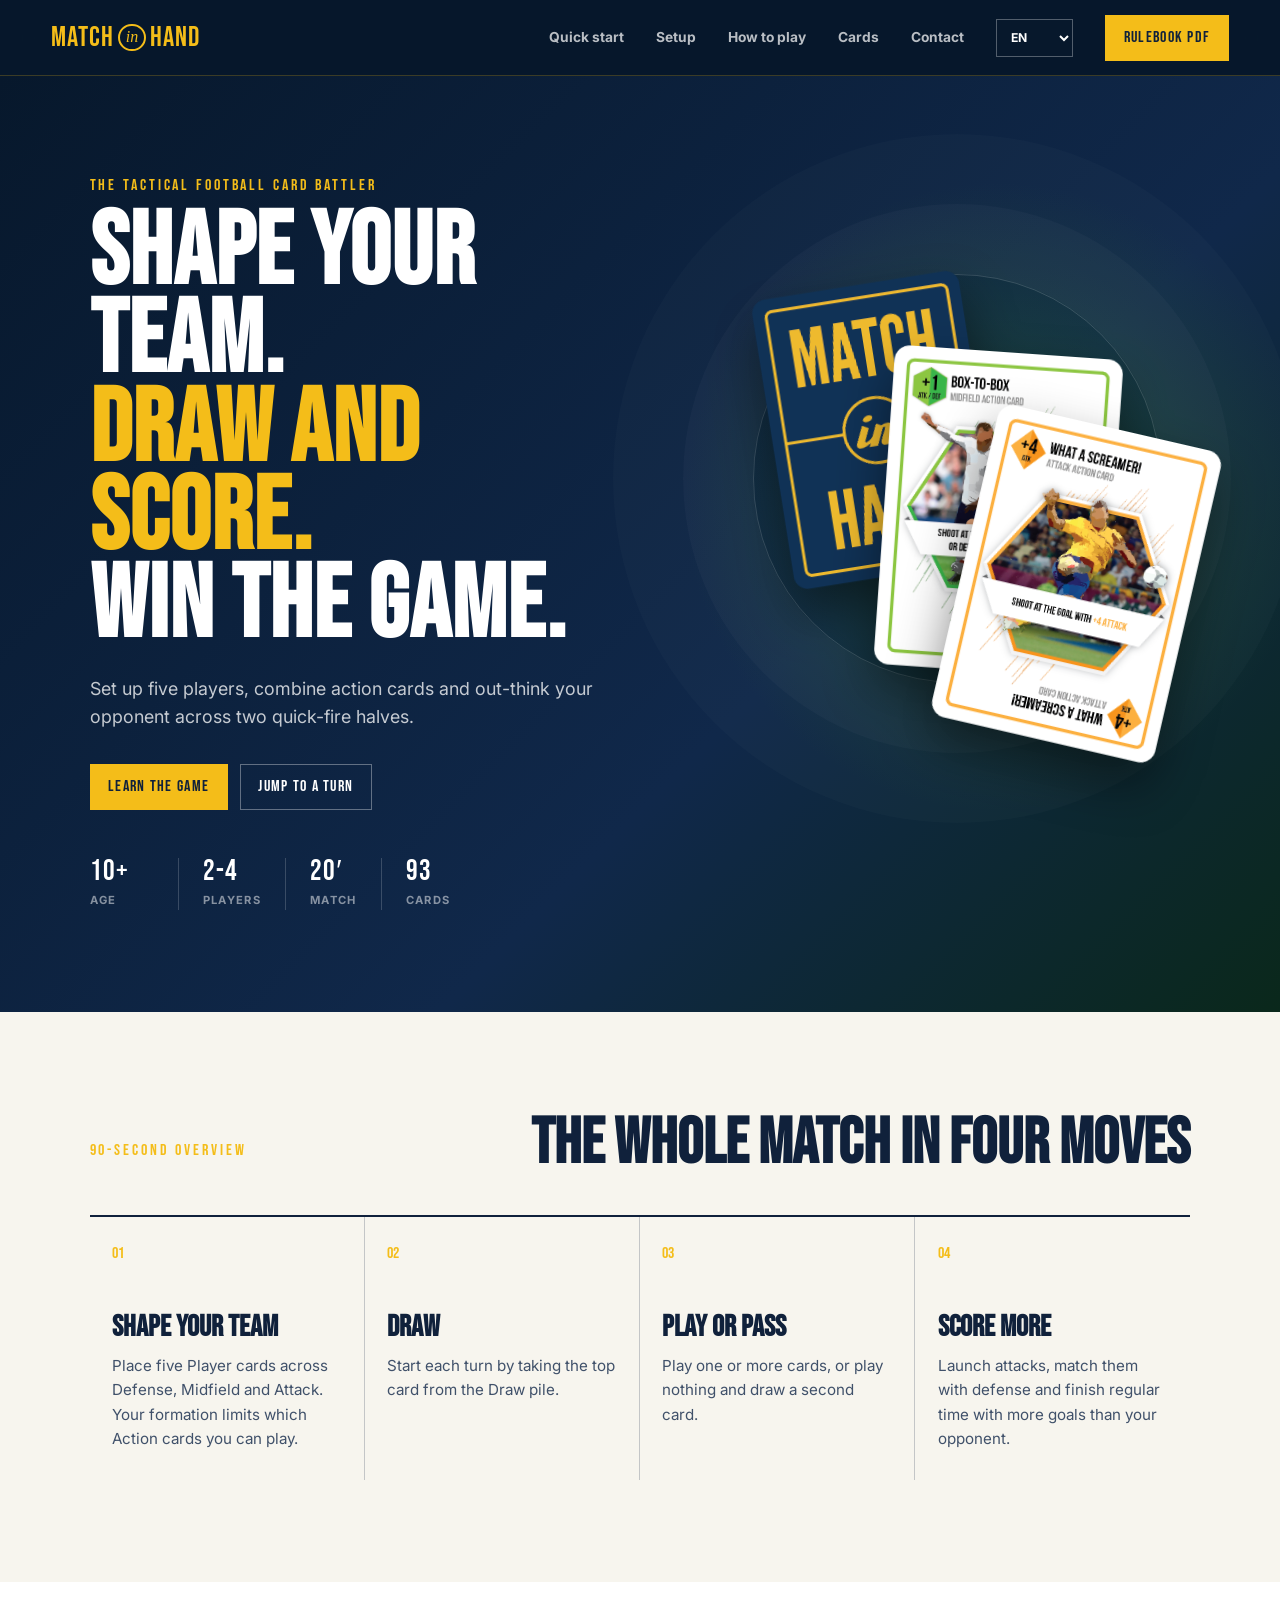
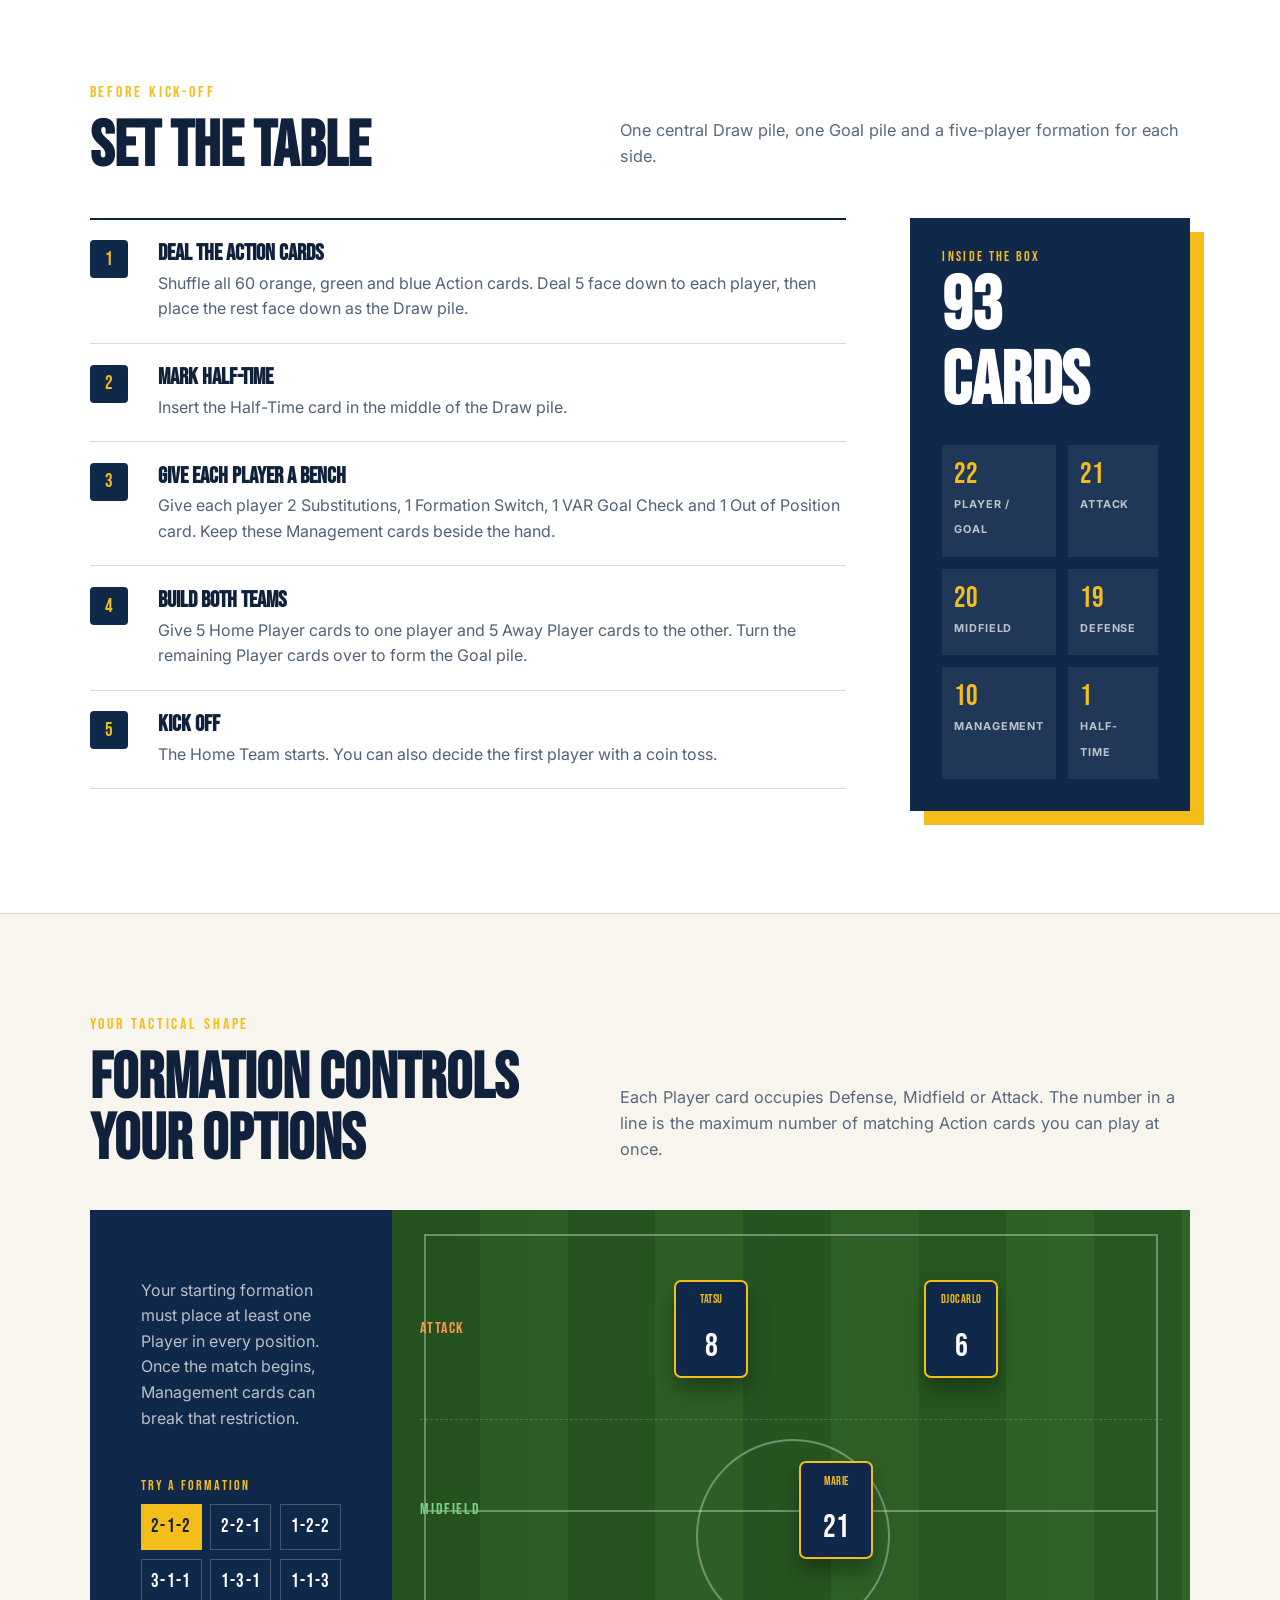
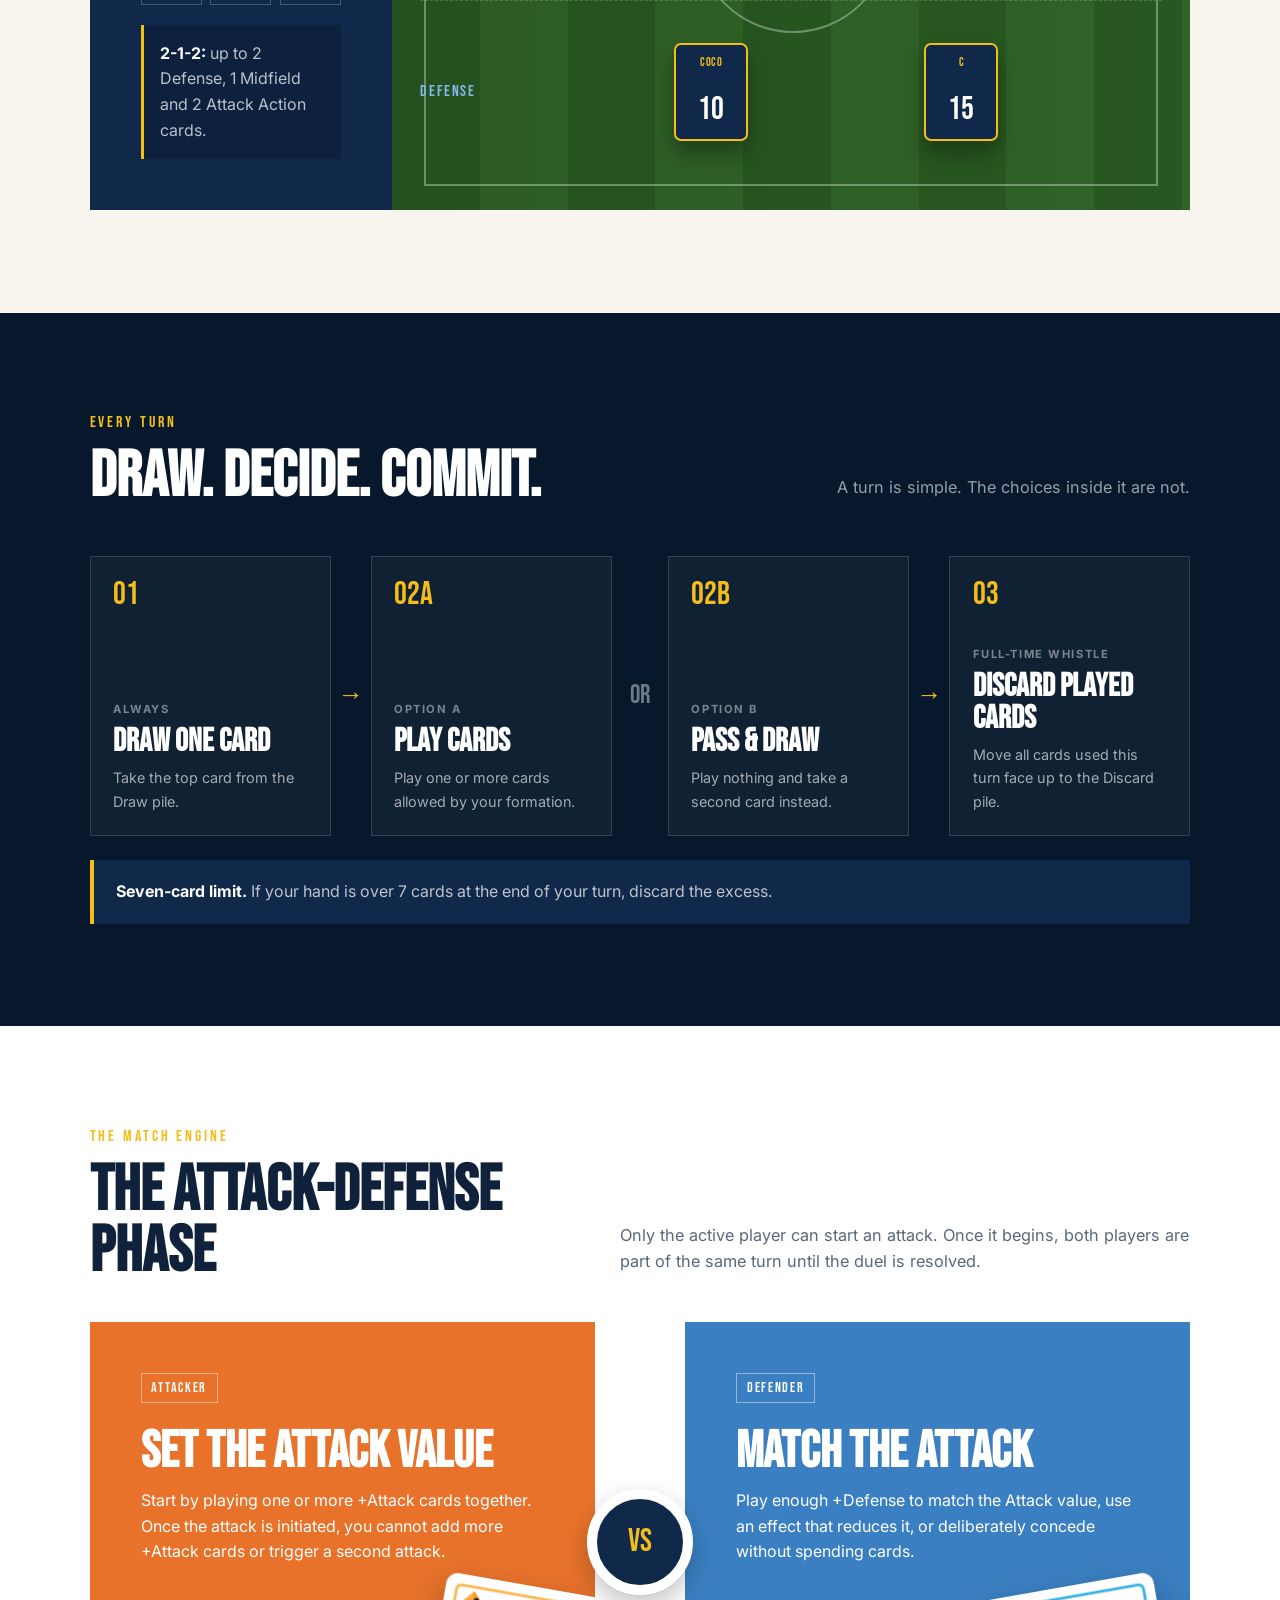
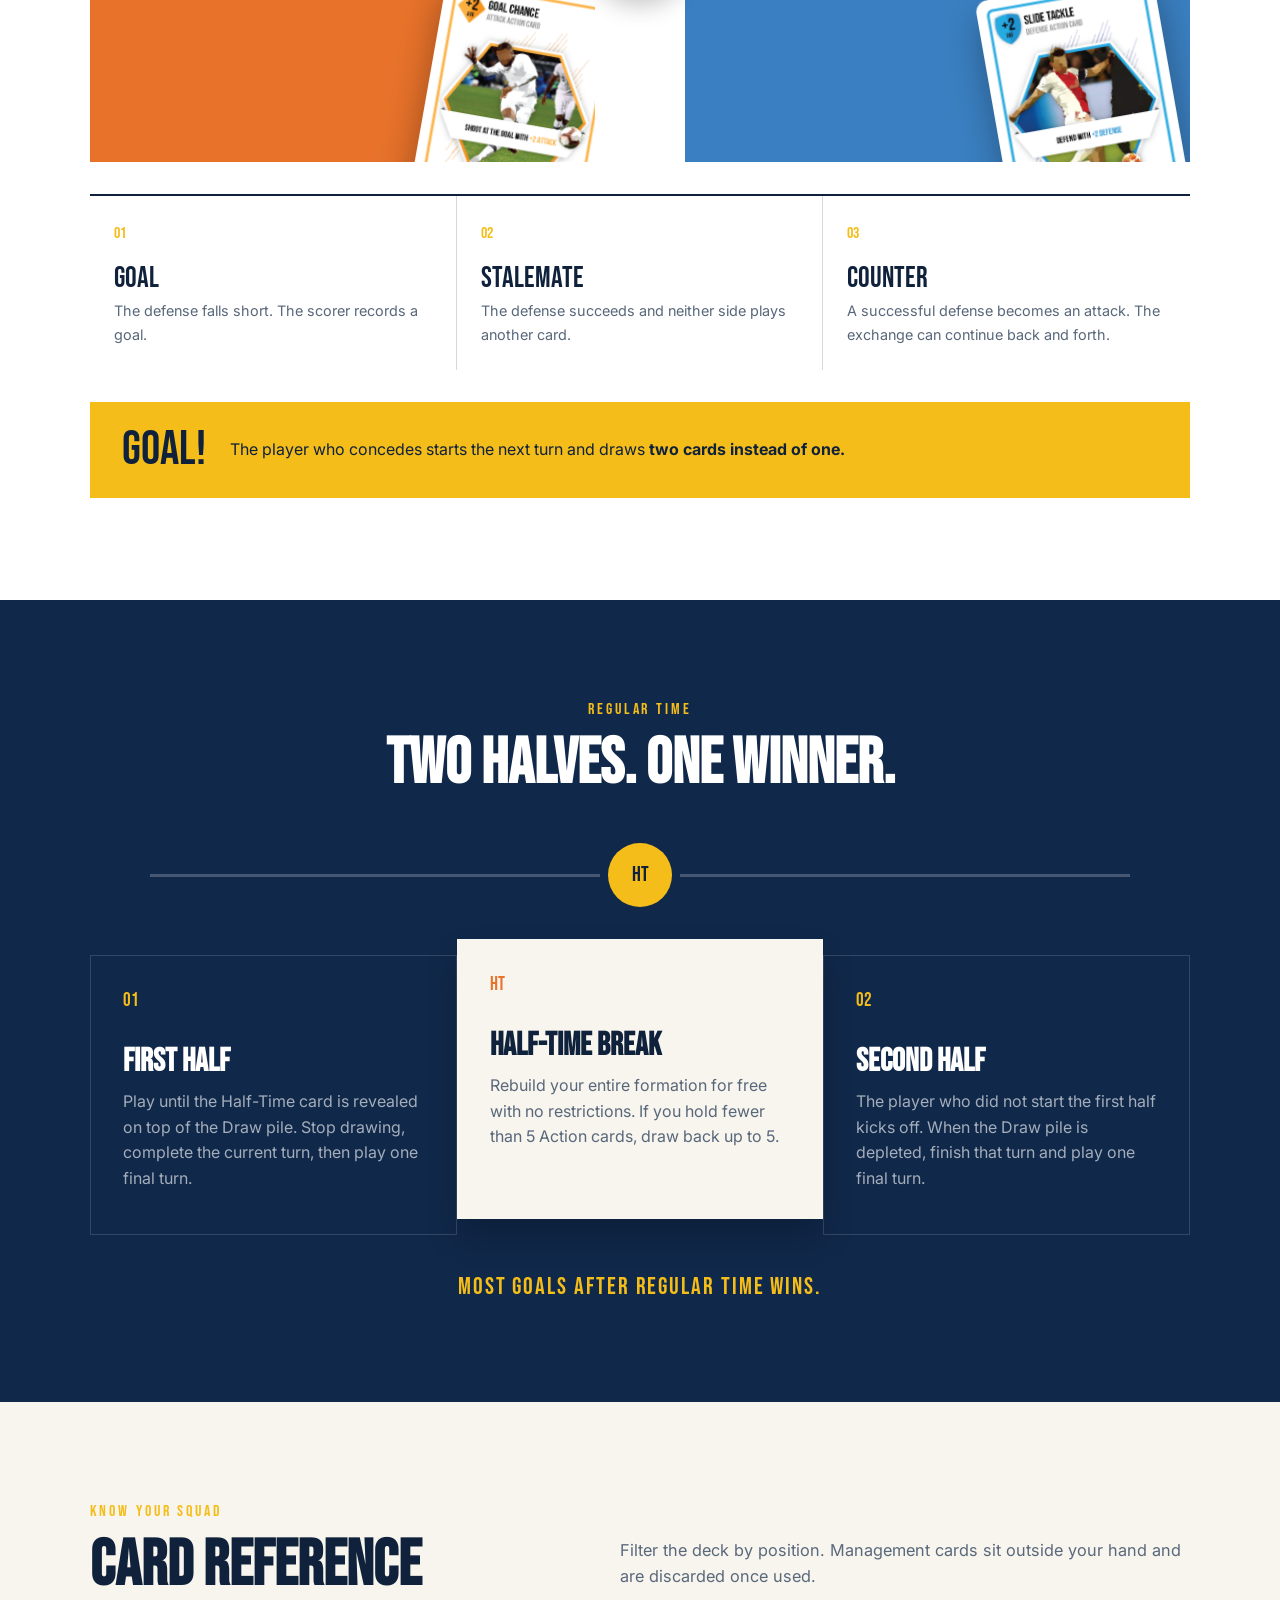
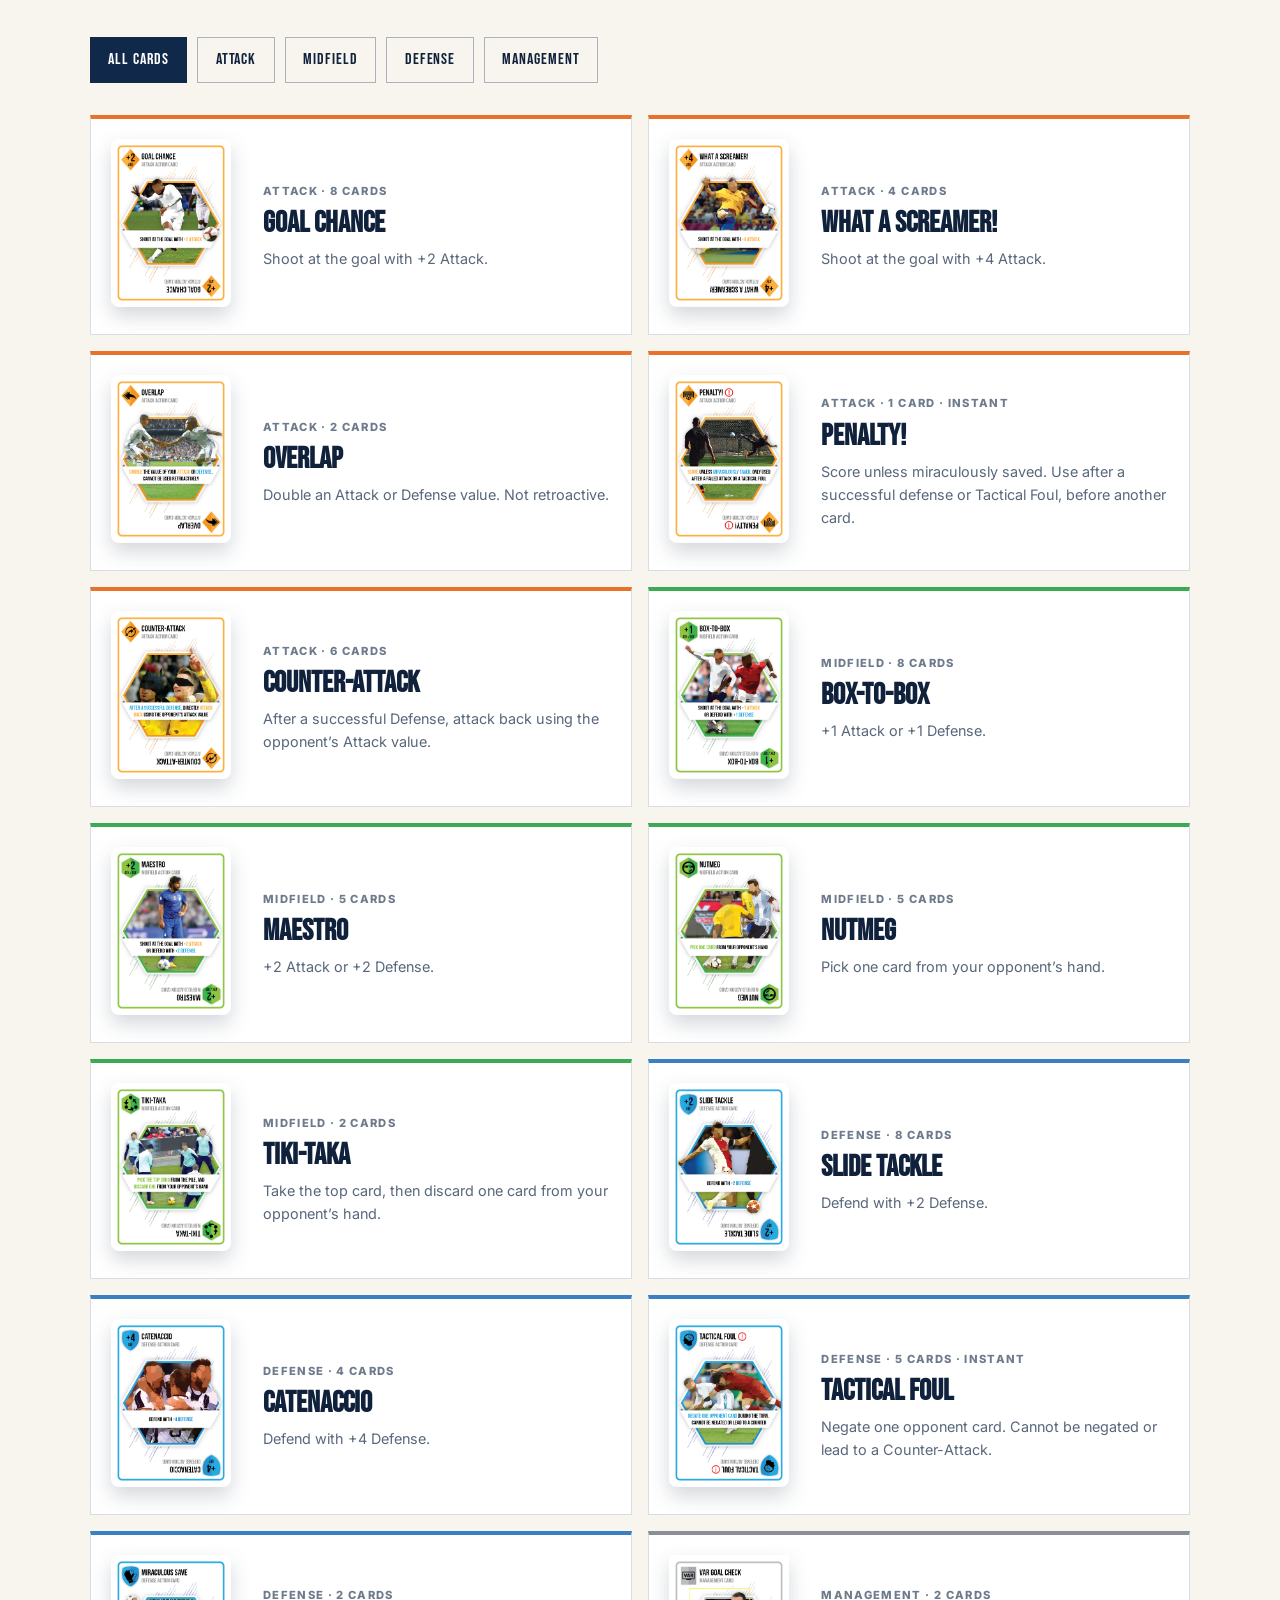
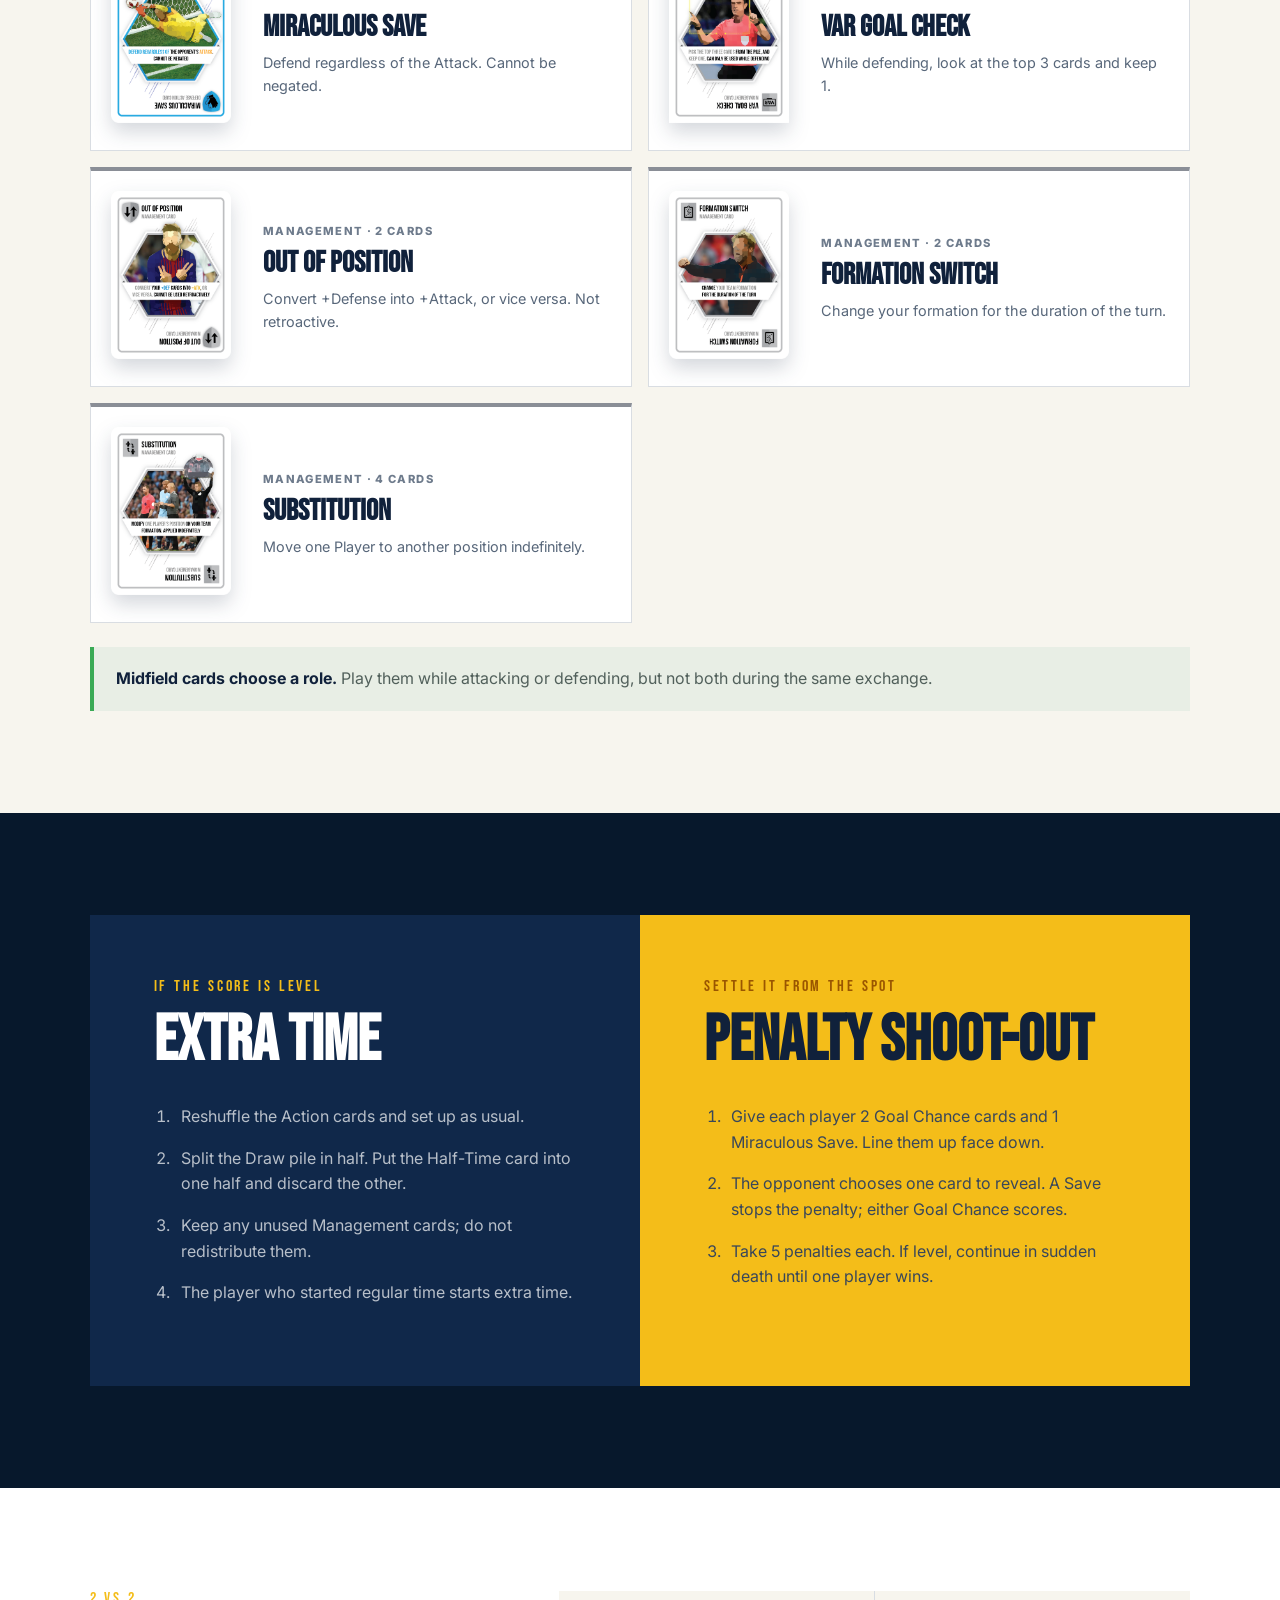
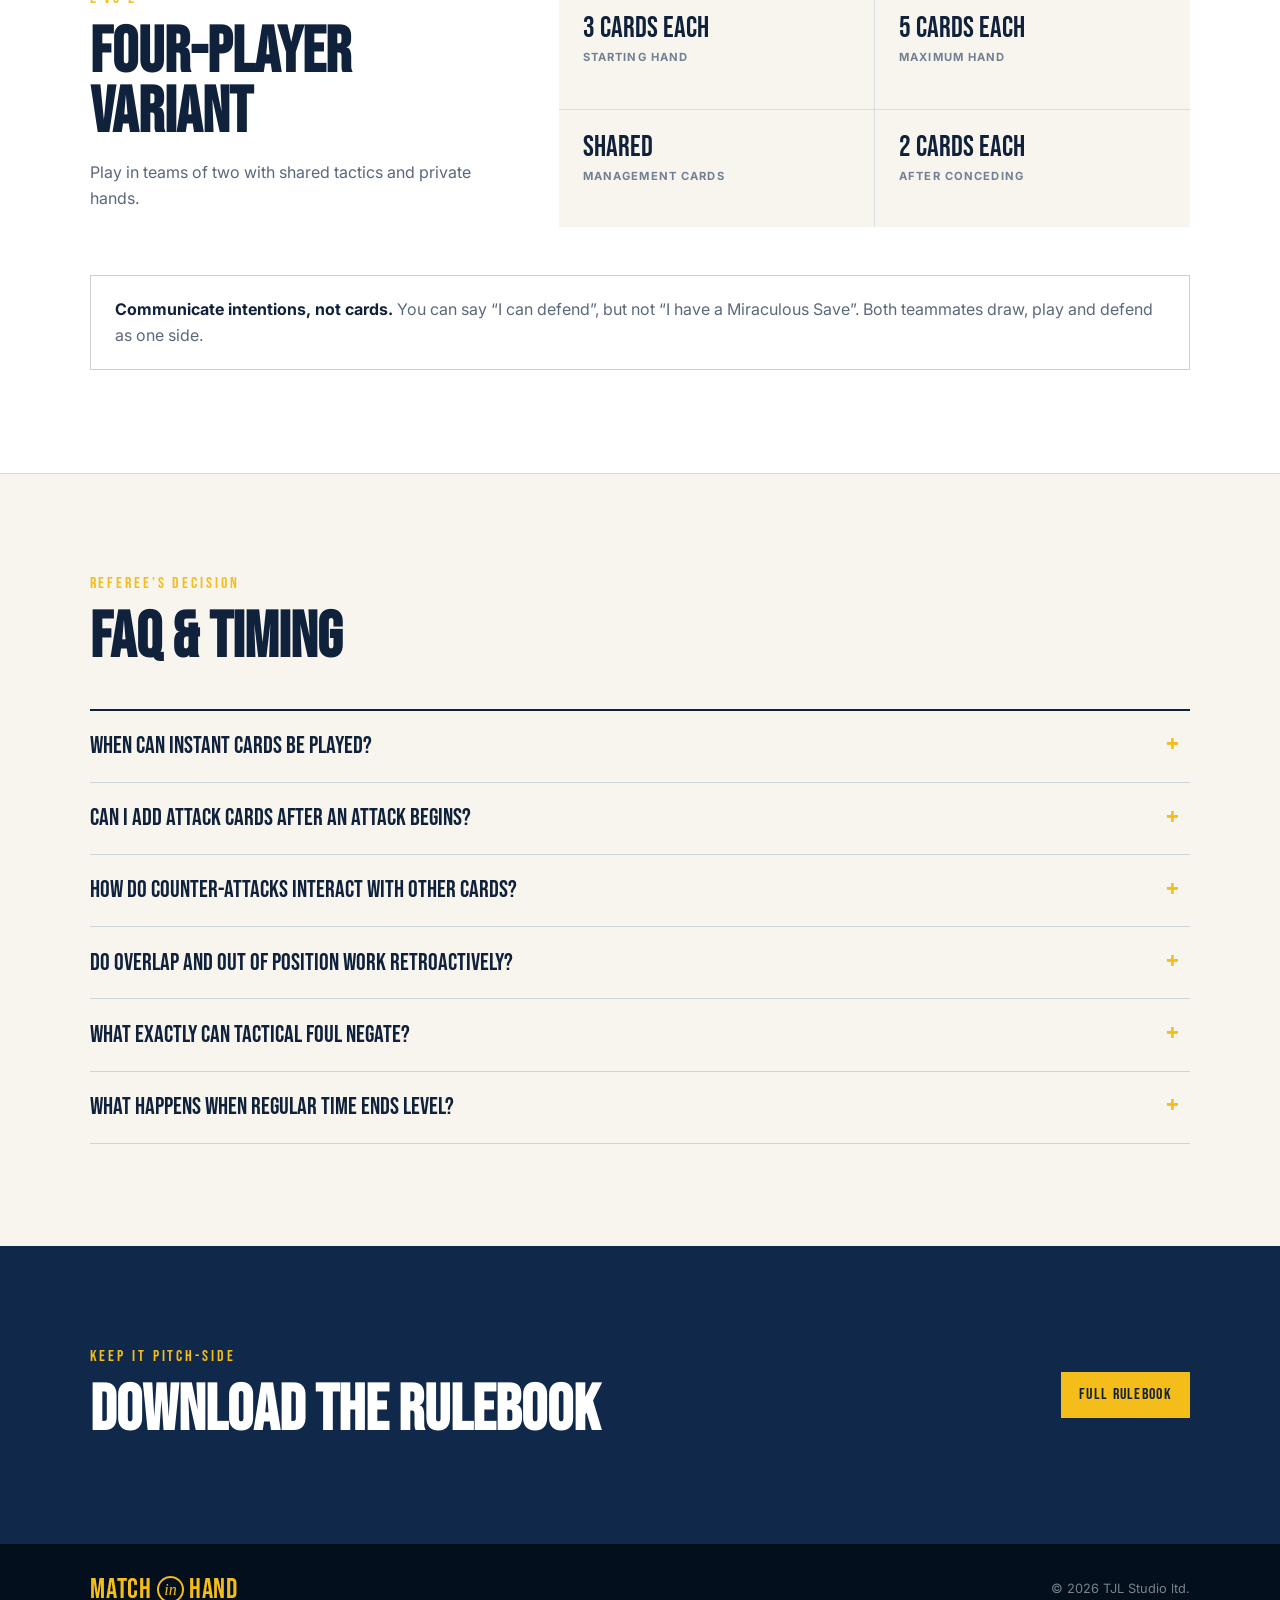
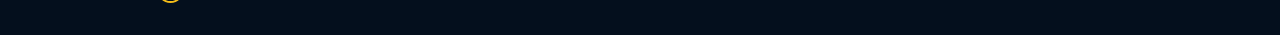
==== commit 229f2c05: "Updated website to v2.0" ====
--- a/index.html
+++ b/index.html
@@ -12,7 +12,7 @@
   <link rel="icon" type="image/x-icon" href="assets/match-in-hand.ico">
   <link rel="stylesheet" href="assets/site.css">
 </head>
-<body>
+<body data-page="rules">
   <a class="skip-link" href="#main">Skip to the rules</a>
   <header class="site-header">
     <a class="wordmark wordmark-match" href="#top" aria-label="Match In Hand home">
@@ -23,15 +23,17 @@
       <a href="#setup">Setup</a>
       <a href="#turns">How to play</a>
       <a href="#cards">Cards</a>
+      <a href="contact/">Contact</a>
     </nav>
-    <a class="header-cta" href="assets/BoxToBox_RulesSheet_v2.2.pdf" download>Rulebook PDF</a>
+    <label class="language-picker"><span class="sr-only">Language</span><select data-language-select aria-label="Language"><option value="en">EN</option><option value="fr">FR</option><option value="es">ES</option><option value="it">IT</option><option value="de">DE</option></select></label>
+    <a class="header-cta" href="assets/MatchInHand_RulesSheet_v2.3.pdf" download>Rulebook PDF</a>
   </header>
 
   <main id="main">
     <section class="hero" id="top">
       <div class="hero-copy">
         <p class="eyebrow">The tactical football card battler</p>
-        <h1>Build your formation.<br><em>Win the midfield.</em><br>Score the winner.</h1>
+        <h1>Shape your team.<br><em>Draw and score.</em><br>Win the game.</h1>
         <p class="hero-lede">Set up five players, combine action cards and out-think your opponent across two quick-fire halves.</p>
         <div class="hero-actions">
           <a class="button button-primary" href="#quick-start">Learn the game</a>
@@ -251,13 +253,14 @@
     </section>
 
     <section class="download section">
-      <div><p class="eyebrow">Keep it pitch-side</p><h2>Download the official sheets</h2></div>
-      <div class="download-actions"><a class="button button-primary" href="assets/BoxToBox_RulesSheet_v2.2.pdf" download>Full rulebook</a><a class="button button-quiet" href="assets/BoxToBox_CardsList.pdf" download>Card list</a></div>
+      <div><p class="eyebrow">Keep it pitch-side</p><h2>Download the Rulebook</h2></div>
+      <div class="download-actions"><a class="button button-primary" href="assets/MatchInHand_RulesSheet_v2.3.pdf" download>Full rulebook</a></div>
     </section>
   </main>
 
-  <footer><a class="wordmark wordmark-match" href="#top"><span>MATCH</span><i>in</i><span>HAND</span></a><p>Tactical football. One card at a time.</p><span>© 2026 TJL</span></footer>
-
+  <footer><a class="wordmark wordmark-match" href="#top"><span>MATCH</span><i>in</i><span>HAND</span></a><span>© 2026 TJL Studio ltd.</span></footer>
+
+  <script src="assets/i18n.js"></script>
   <script src="assets/site.js"></script>
 </body>
 </html>
--- a/assets/site.css
+++ b/assets/site.css
@@ -16,6 +16,7 @@
 body { margin: 0; background: var(--navy-deep); color: #fff; font-family: Inter, sans-serif; font-size: 1rem; line-height: 1.6; }
 img { max-width: 100%; display: block; }
 a { color: inherit; }
+.sr-only { position: absolute; width: 1px; height: 1px; padding: 0; margin: -1px; overflow: hidden; clip: rect(0,0,0,0); white-space: nowrap; border: 0; }
 .skip-link { position: fixed; left: 1rem; top: -4rem; z-index: 100; background: #fff; color: var(--ink); padding: .7rem 1rem; }
 .skip-link:focus { top: 1rem; }
 .site-header { position: sticky; top: 0; z-index: 50; min-height: 76px; display: flex; align-items: center; gap: 2rem; padding: .75rem clamp(1rem, 4vw, 4rem); background: rgba(7, 24, 44, .92); border-bottom: 1px solid rgba(244, 189, 25, .22); backdrop-filter: blur(18px); }
@@ -25,11 +26,12 @@
 .site-header nav { display: flex; align-items: center; gap: clamp(1rem, 2.5vw, 2.25rem); margin-left: auto; }
 .site-header nav a { color: rgba(255,255,255,.72); text-decoration: none; font-size: .86rem; font-weight: 700; }
 .site-header nav a:hover, .site-header nav a:focus-visible { color: var(--gold); }
+.language-picker select { min-height: 38px; padding: .45rem 1.8rem .45rem .65rem; border: 1px solid rgba(255,255,255,.3); border-radius: 0; background: var(--navy-deep); color: #fff; font: 700 .76rem/1 Inter, sans-serif; cursor: pointer; }
 .header-cta, .button { display: inline-flex; align-items: center; justify-content: center; min-height: 46px; padding: .7rem 1.1rem; text-decoration: none; text-transform: uppercase; font: 1rem/1 Bebas Neue, sans-serif; letter-spacing: .08em; border: 1px solid var(--gold); }
 .header-cta, .button-primary { background: var(--gold); color: var(--ink); }
 .button-quiet { background: transparent; color: #fff; border-color: rgba(255,255,255,.35); }
 .hero { position: relative; min-height: calc(100svh - 76px); display: grid; grid-template-columns: minmax(0, 1.05fr) minmax(360px, .95fr); align-items: center; gap: clamp(2rem, 6vw, 7rem); overflow: hidden; padding: clamp(4rem, 8vw, 8rem) clamp(1.25rem, 7vw, 8rem); background: radial-gradient(circle at 78% 45%, rgba(43,106,47,.52), transparent 28%), linear-gradient(135deg, var(--navy-deep), var(--navy) 62%, #0a281b); }
-.hero::before { content: ""; position: absolute; inset: 0; pointer-events: none; background-image: linear-gradient(rgba(255,255,255,.035) 1px, transparent 1px), linear-gradient(90deg, rgba(255,255,255,.035) 1px, transparent 1px); background-size: 54px 54px; mask-image: linear-gradient(90deg, transparent, #000 42%); }
+.hero::before { display: none; }
 .hero-copy, .hero-art { position: relative; z-index: 1; }
 .eyebrow { margin: 0 0 1rem; color: var(--gold); font: 1rem/1 Bebas Neue, sans-serif; letter-spacing: .18em; text-transform: uppercase; }
 h1, h2, h3 { font-family: Bebas Neue, sans-serif; text-transform: uppercase; }
@@ -95,7 +97,7 @@
 .player-row { display: flex; justify-content: space-evenly; gap: .75rem; }
 .player-token { display: grid; place-items: center; width: 74px; height: 98px; background: var(--navy); border: 2px solid var(--gold); border-radius: 7px; box-shadow: 0 12px 20px rgba(0,0,0,.32); transform: translateY(0); transition: transform .25s ease; }
 .player-token:hover { transform: translateY(-6px); }
-.player-token b { color: var(--gold); font: .85rem/1 Bebas Neue, sans-serif; letter-spacing: .08em; }
+.player-token b { max-width: 100%; overflow: hidden; padding-inline: .25rem; color: var(--gold); font: clamp(.57rem, .9vw, .8rem)/1 Bebas Neue, sans-serif; letter-spacing: .04em; white-space: nowrap; }
 .player-token i { color: #fff; font: normal 2rem/1 Bebas Neue, sans-serif; }
 
 .turns { background: var(--navy-deep); }
@@ -197,12 +199,34 @@
 .download h2 { max-width: 700px; }
 .download-actions { display: flex; flex-wrap: wrap; gap: .75rem; flex: 0 0 auto; }
 footer { display: flex; align-items: center; gap: 2rem; padding: 2rem clamp(1.25rem, 7vw, 8rem); background: #040f1d; color: rgba(255,255,255,.48); font-size: .8rem; }
-footer p { margin: 0 auto 0 0; }
+footer > span:last-child { margin-left: auto; }
+
+.contact-main { min-height: calc(100svh - 76px); padding: clamp(4rem, 8vw, 8rem) clamp(1.25rem, 7vw, 8rem); background: radial-gradient(circle at 85% 20%, rgba(43,106,47,.36), transparent 28%), var(--navy); }
+.contact-intro { display: grid; grid-template-columns: minmax(0, .8fr) minmax(360px, 1.2fr); gap: clamp(3rem, 8vw, 8rem); align-items: start; max-width: 1200px; margin: auto; }
+.contact-copy h1 { margin-bottom: 1.5rem; }
+.contact-copy > p:not(.eyebrow) { max-width: 540px; color: rgba(255,255,255,.7); font-size: 1.1rem; }
+.contact-email { display: inline-block; margin-top: 1.5rem; color: var(--gold); font-weight: 800; }
+.contact-panel { padding: clamp(1.5rem, 4vw, 3rem); background: var(--paper); color: var(--ink); box-shadow: 0 24px 60px rgba(0,0,0,.28); }
+.contact-panel h2 { margin: 0 0 1.8rem; font-size: clamp(2.3rem, 4vw, 3.8rem); line-height: 1; }
+.contact-form { display: grid; gap: 1.25rem; }
+.contact-form label { display: grid; gap: .45rem; font-weight: 800; }
+.contact-form input, .contact-form textarea { width: 100%; padding: .9rem 1rem; border: 1px solid #aeb7c2; border-radius: 0; background: #fff; color: var(--ink); font: inherit; }
+.contact-form textarea { min-height: 180px; resize: vertical; }
+.contact-form .form-honey { position: absolute; left: -9999px; width: 1px; height: 1px; opacity: 0; pointer-events: none; }
+.contact-form input:focus, .contact-form textarea:focus { outline: 3px solid rgba(244,189,25,.45); border-color: var(--gold); }
+.contact-form .button { justify-self: start; cursor: pointer; }
+.contact-form .button[disabled] { opacity: .62; cursor: wait; }
+.form-status[data-state="success"] { color: #24723a; font-weight: 700; }
+.form-status[data-state="error"] { color: #a8382d; font-weight: 700; }
+.form-help, .form-status { margin: 0; color: #657386; font-size: .82rem; }
 
 
 @media (max-width: 920px) {
-  .site-header nav { display: none; }
-  .header-cta { margin-left: auto; }
+  .site-header { flex-wrap: wrap; gap: .7rem 1rem; }
+  .site-header nav { order: 3; width: 100%; display: flex; gap: 1.25rem; overflow-x: auto; margin-left: 0; padding-block: .2rem; }
+  .site-header nav a { white-space: nowrap; }
+  .language-picker { margin-left: auto; }
+  .header-cta { margin-left: 0; }
   .hero { grid-template-columns: 1fr; min-height: auto; }
   .hero-art { min-height: 560px; max-width: 620px; width: 100%; margin-inline: auto; }
   .quick-grid { grid-template-columns: repeat(2, 1fr); }
@@ -219,6 +243,7 @@
   .extra-grid, .four-player { grid-template-columns: 1fr; }
   .team-rule { grid-column: auto; }
   .download { align-items: flex-start; flex-direction: column; }
+  .contact-intro { grid-template-columns: 1fr; }
 }
 
 @media (max-width: 560px) {
@@ -254,7 +279,7 @@
   .extra { padding-inline: 0; }
   .four-player ul { grid-template-columns: 1fr; }
   footer { align-items: flex-start; flex-direction: column; gap: .7rem; }
-  footer p { margin: 0; }
+  footer > span:last-child { margin-left: 0; }
 }
 
 @media (prefers-reduced-motion: reduce) {
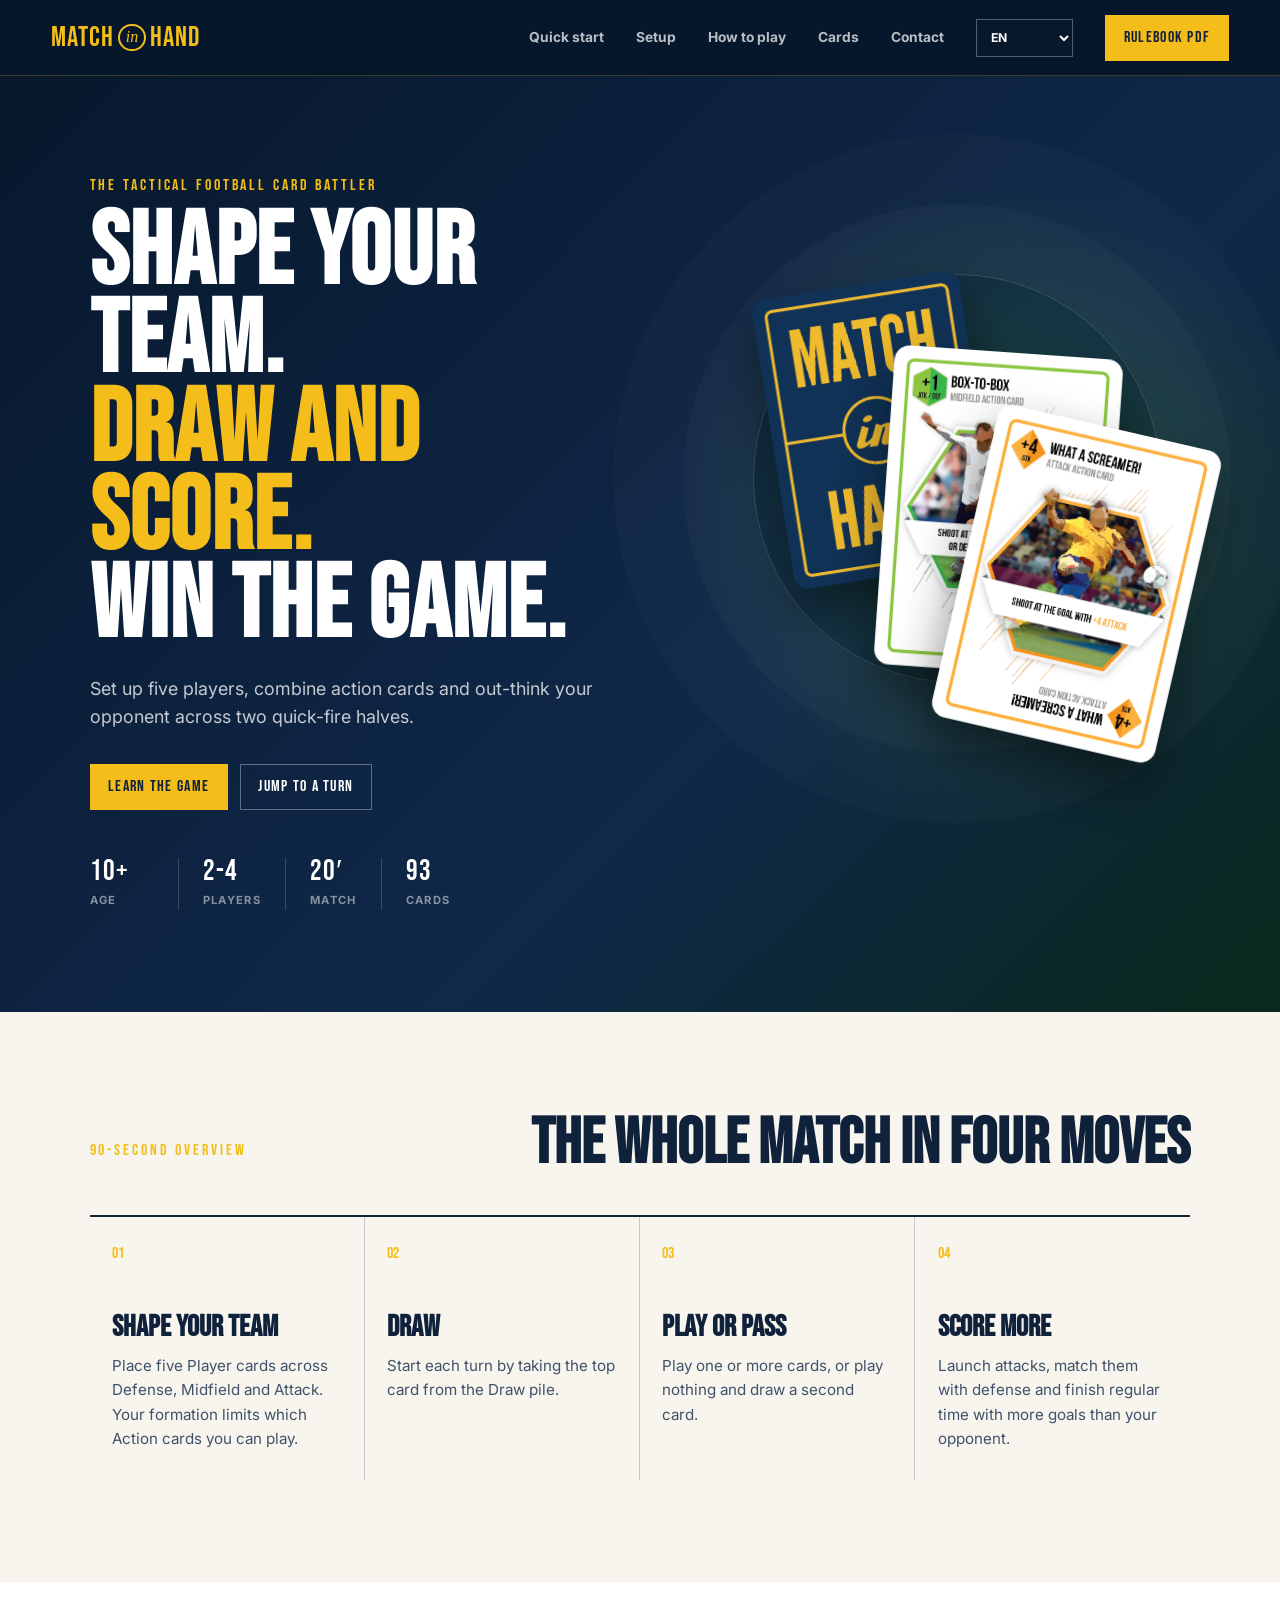
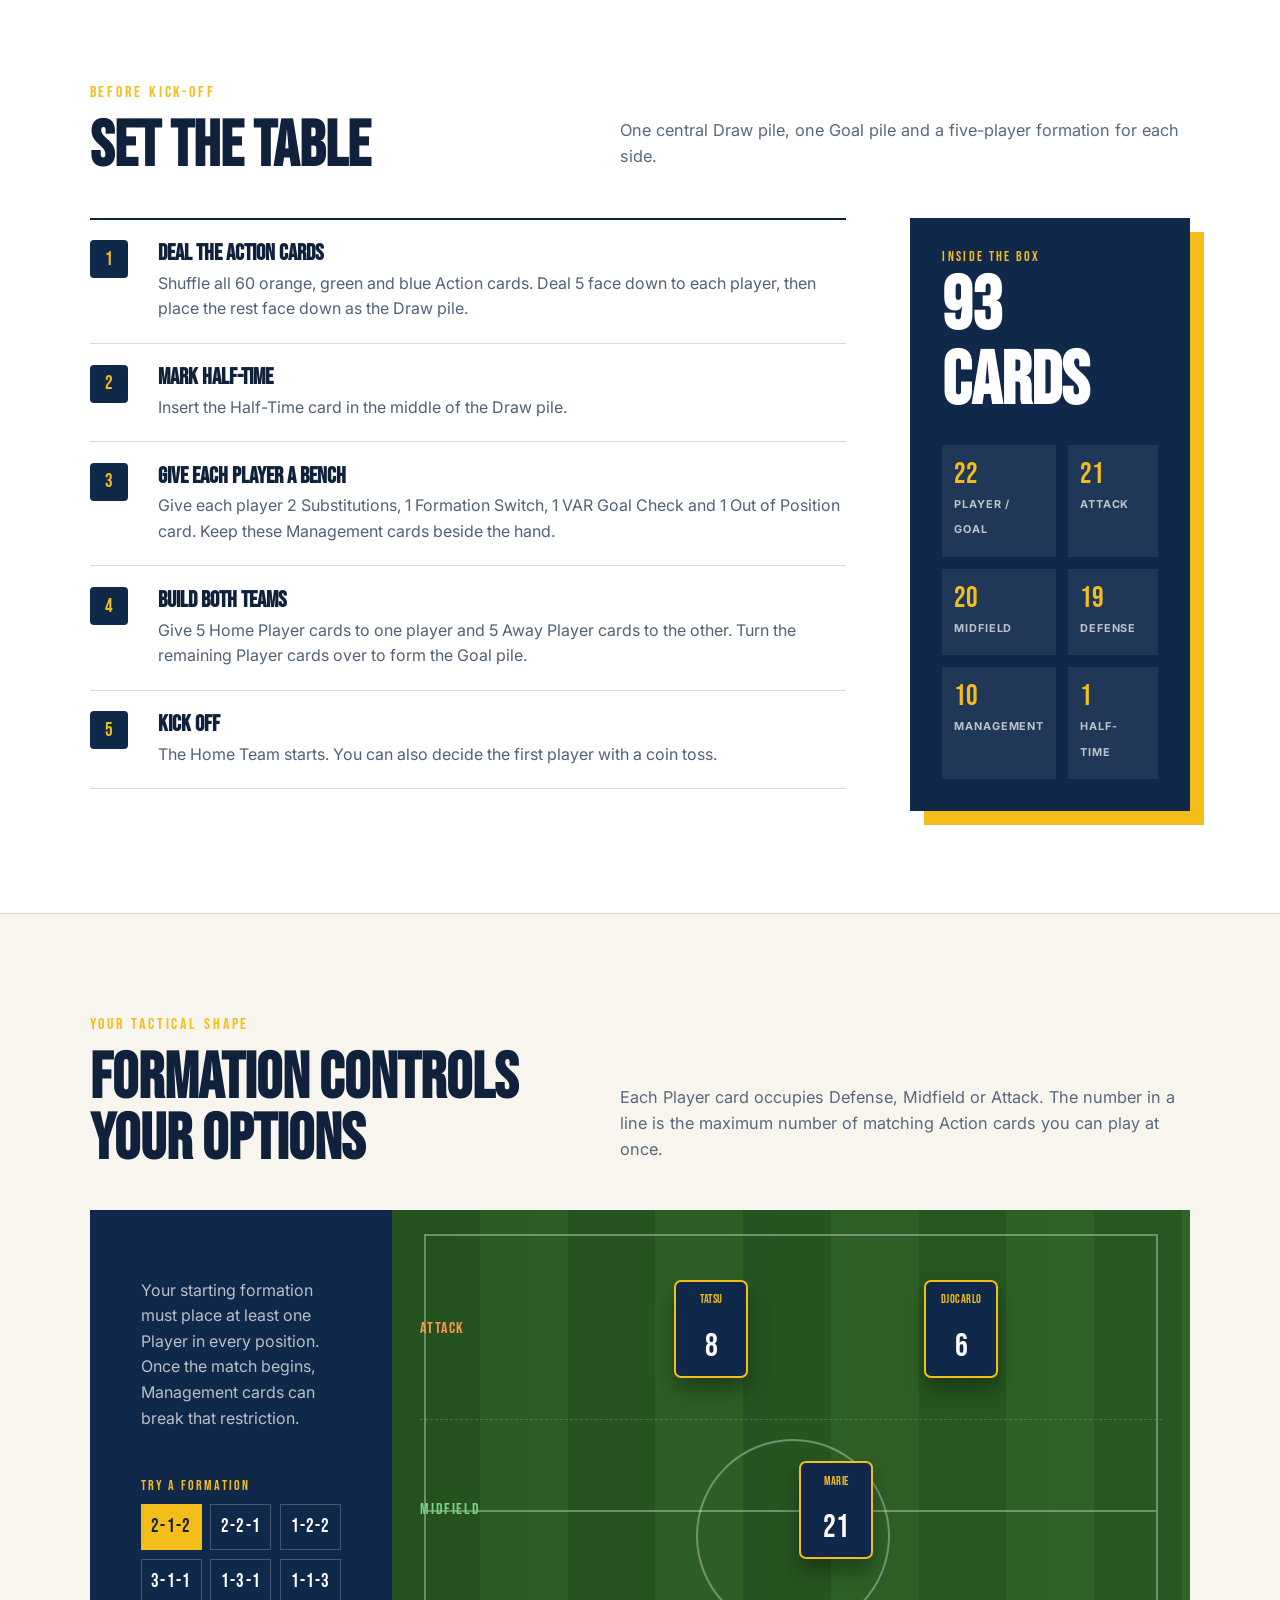
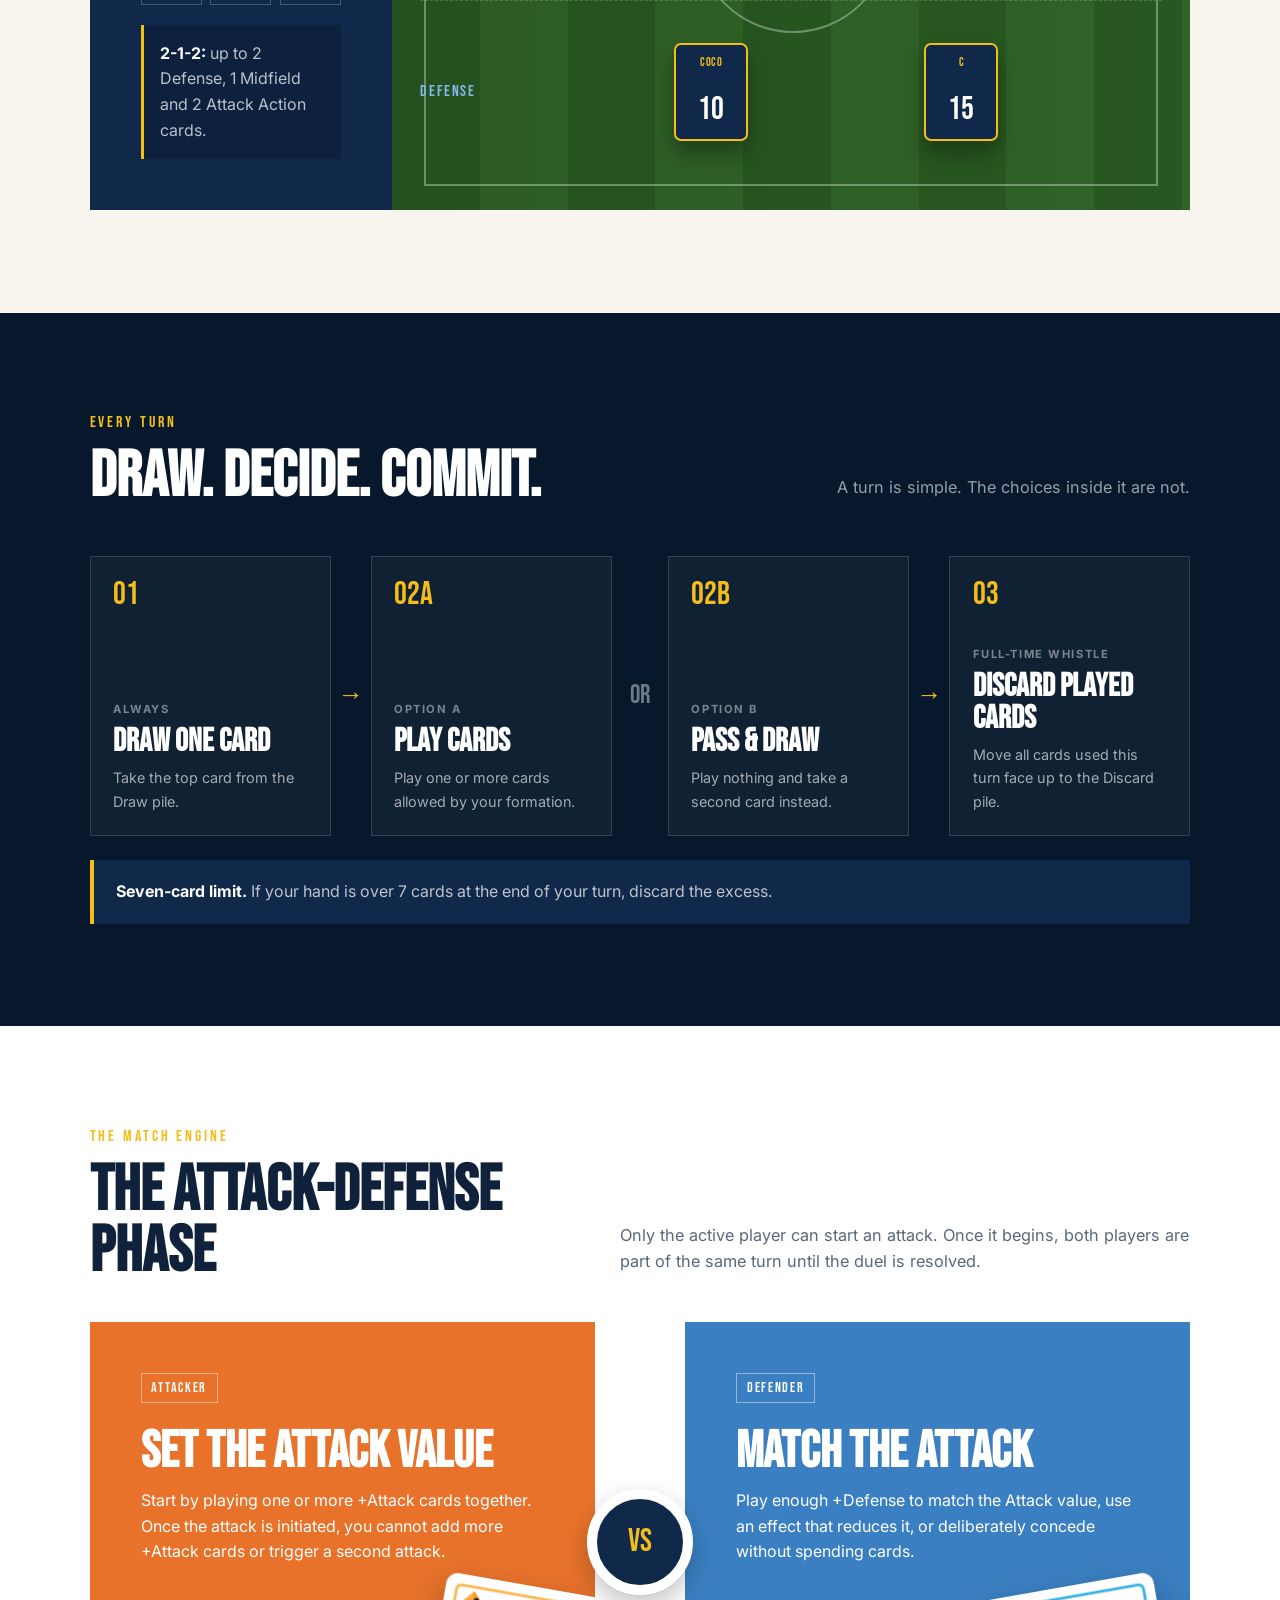
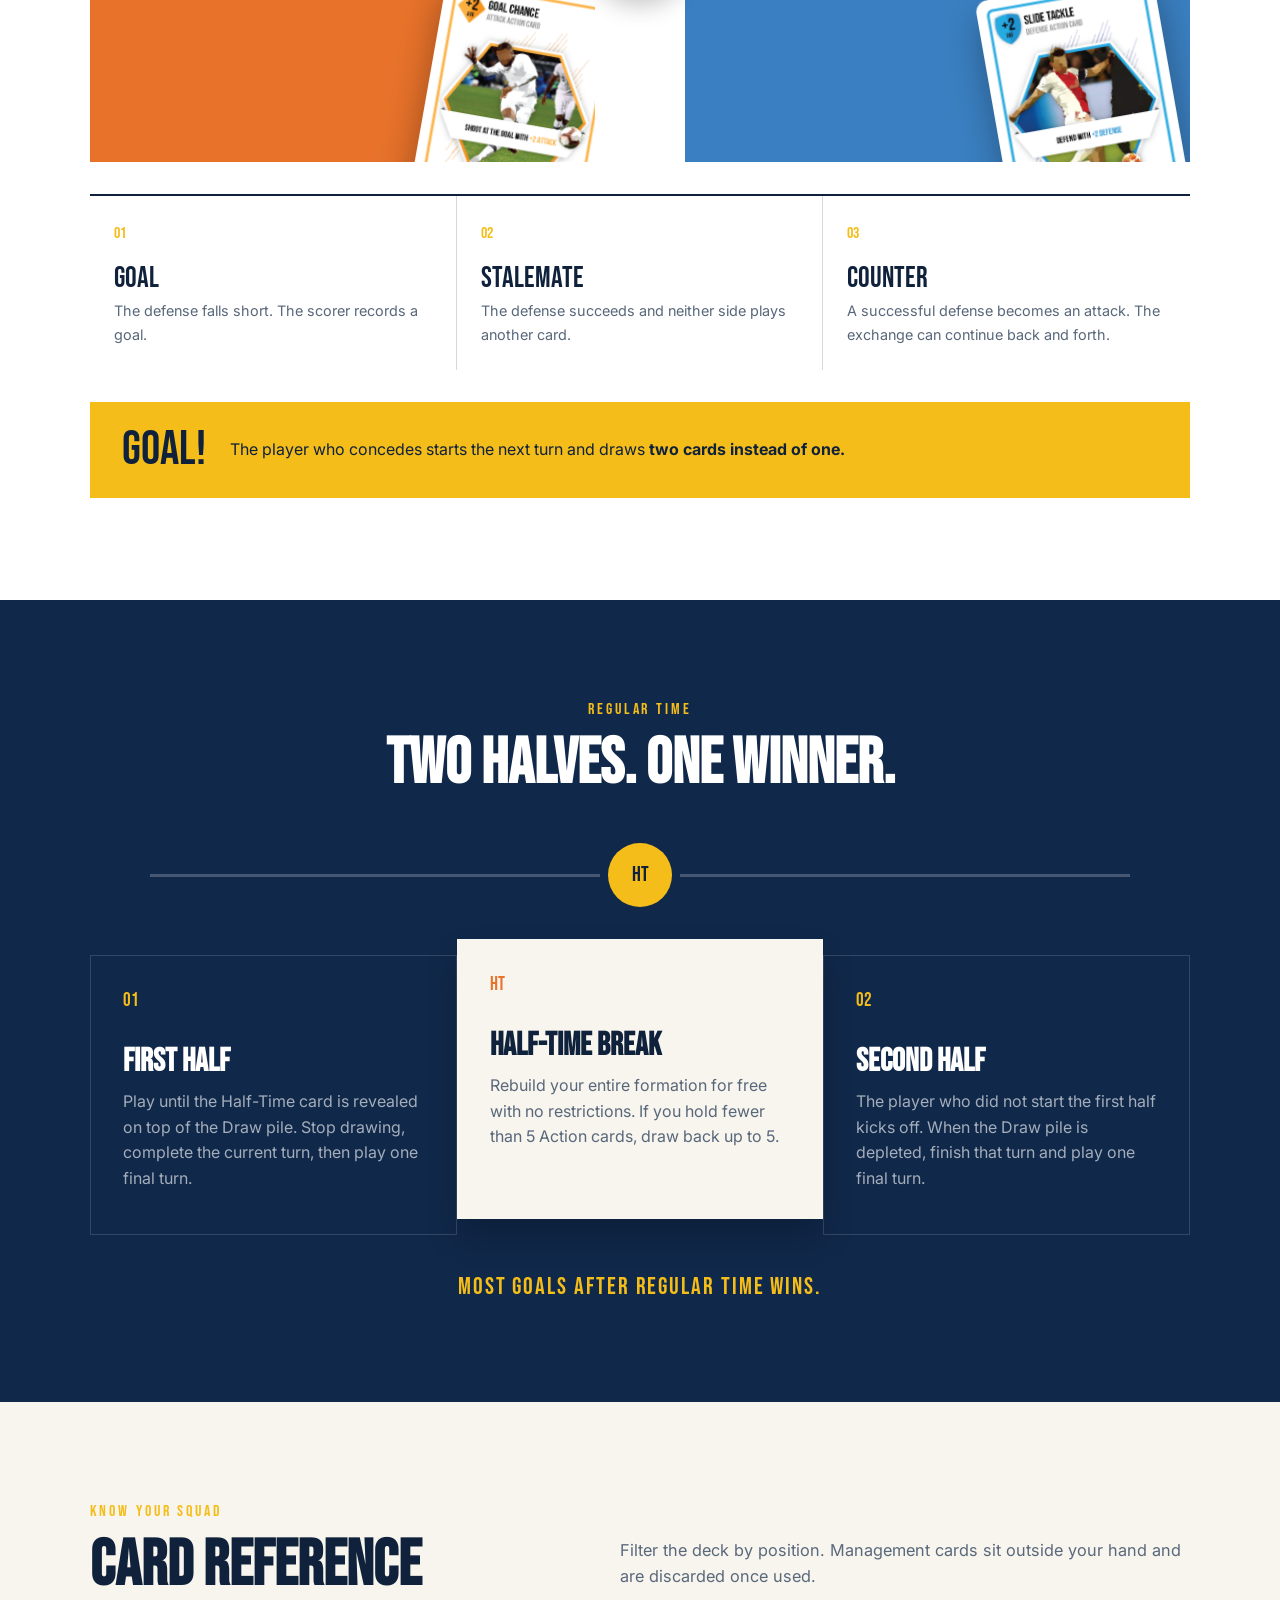
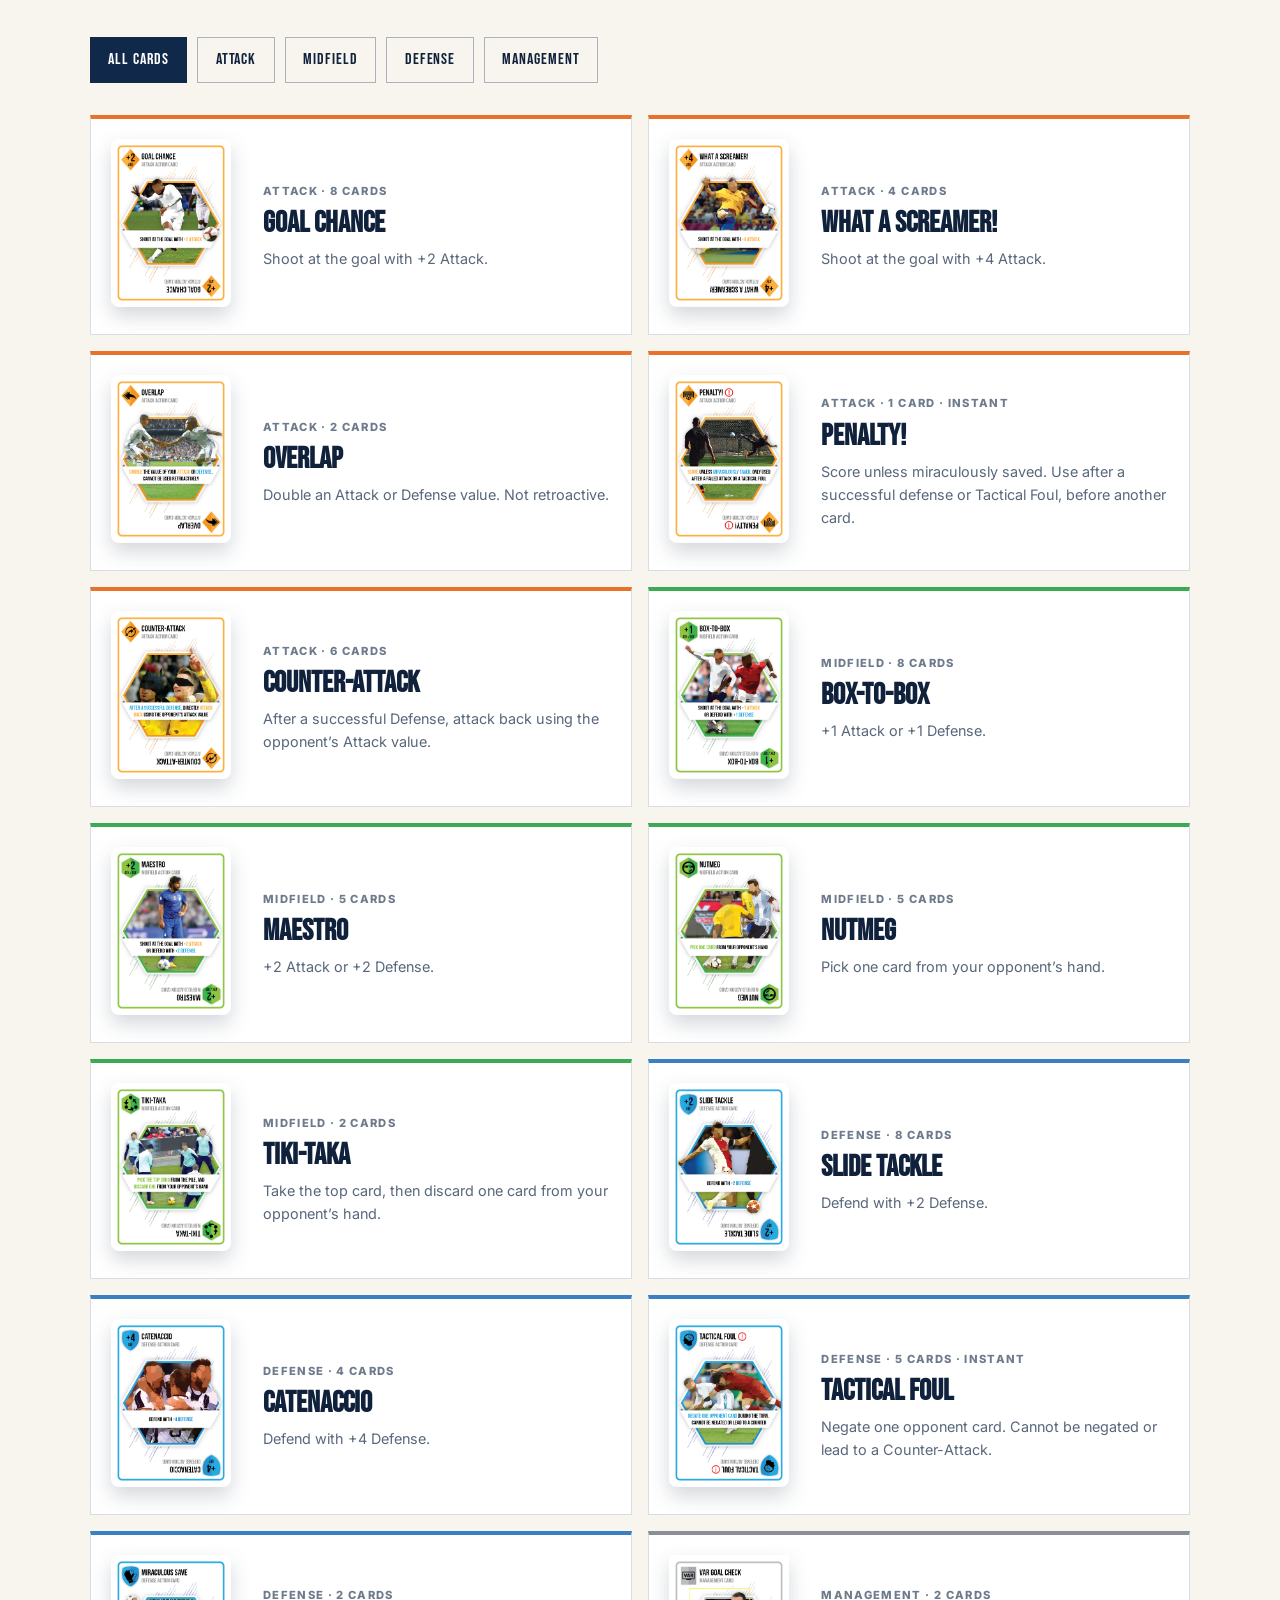
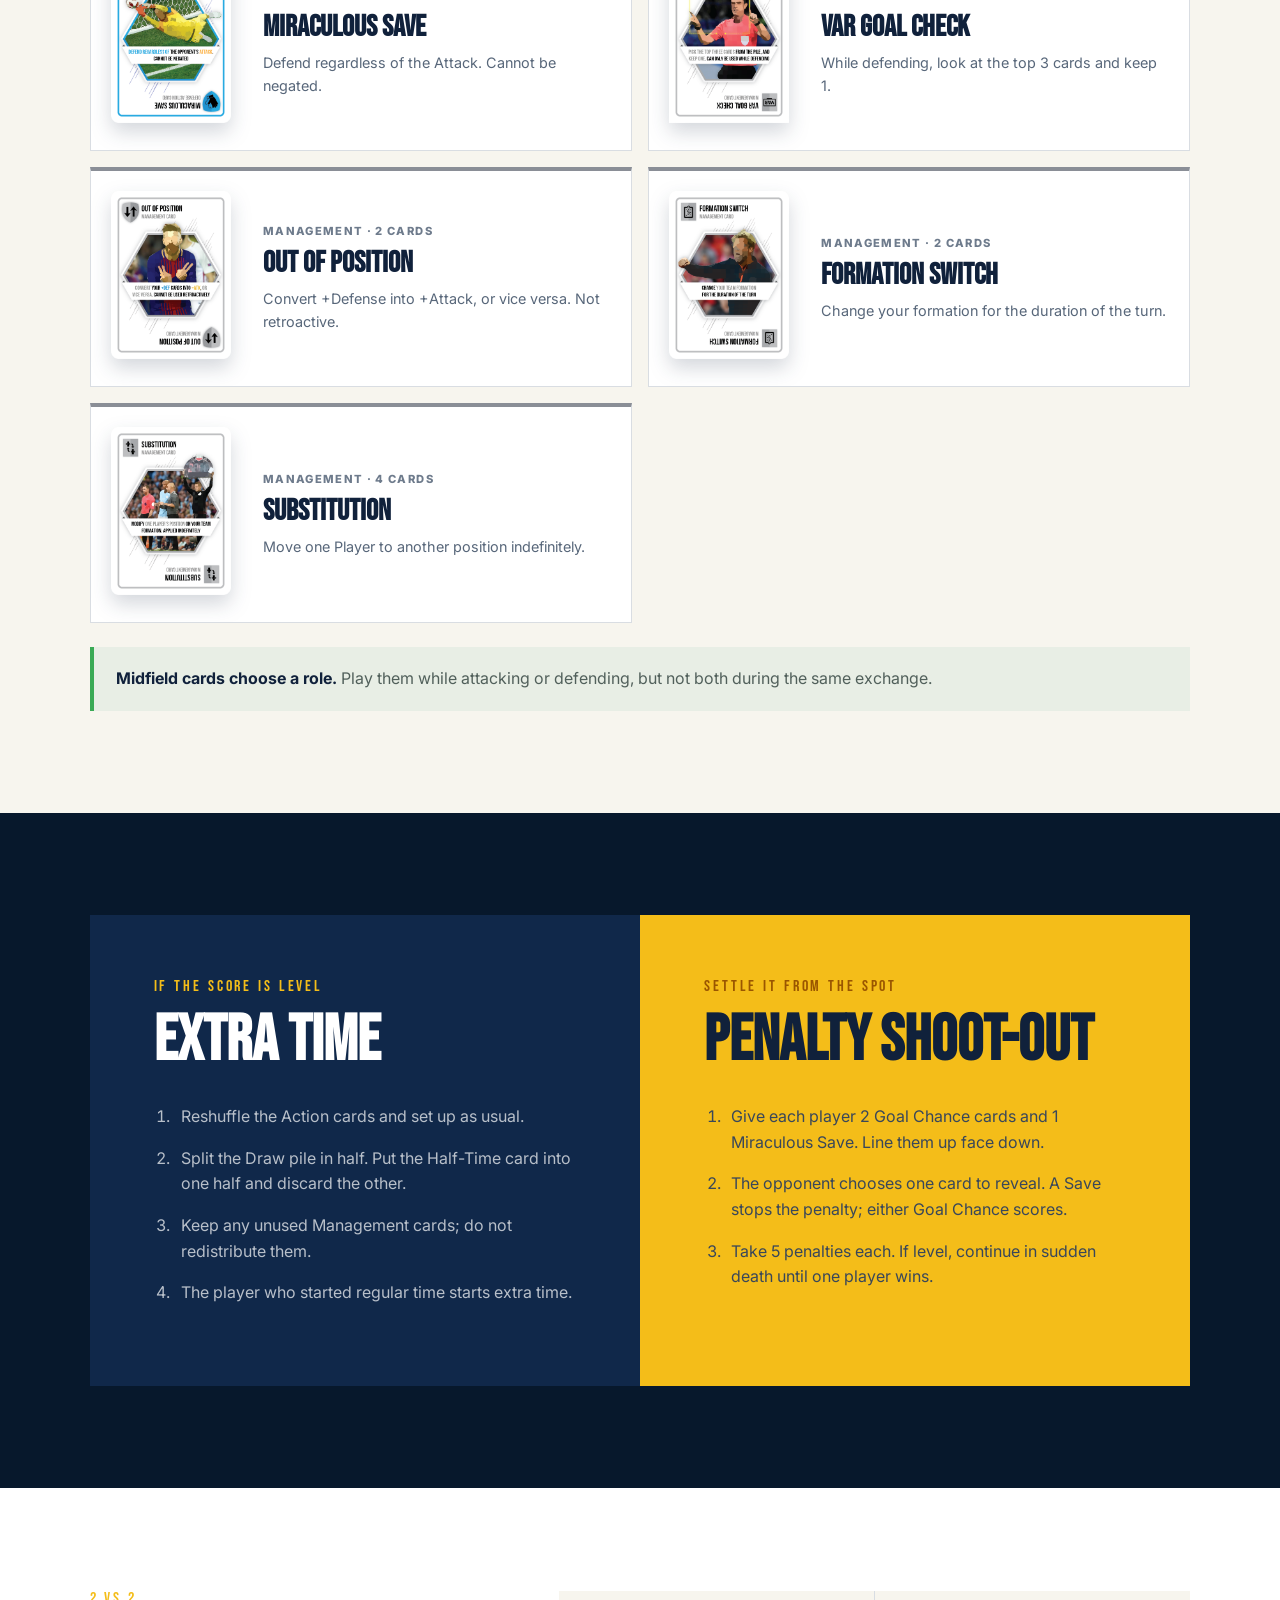
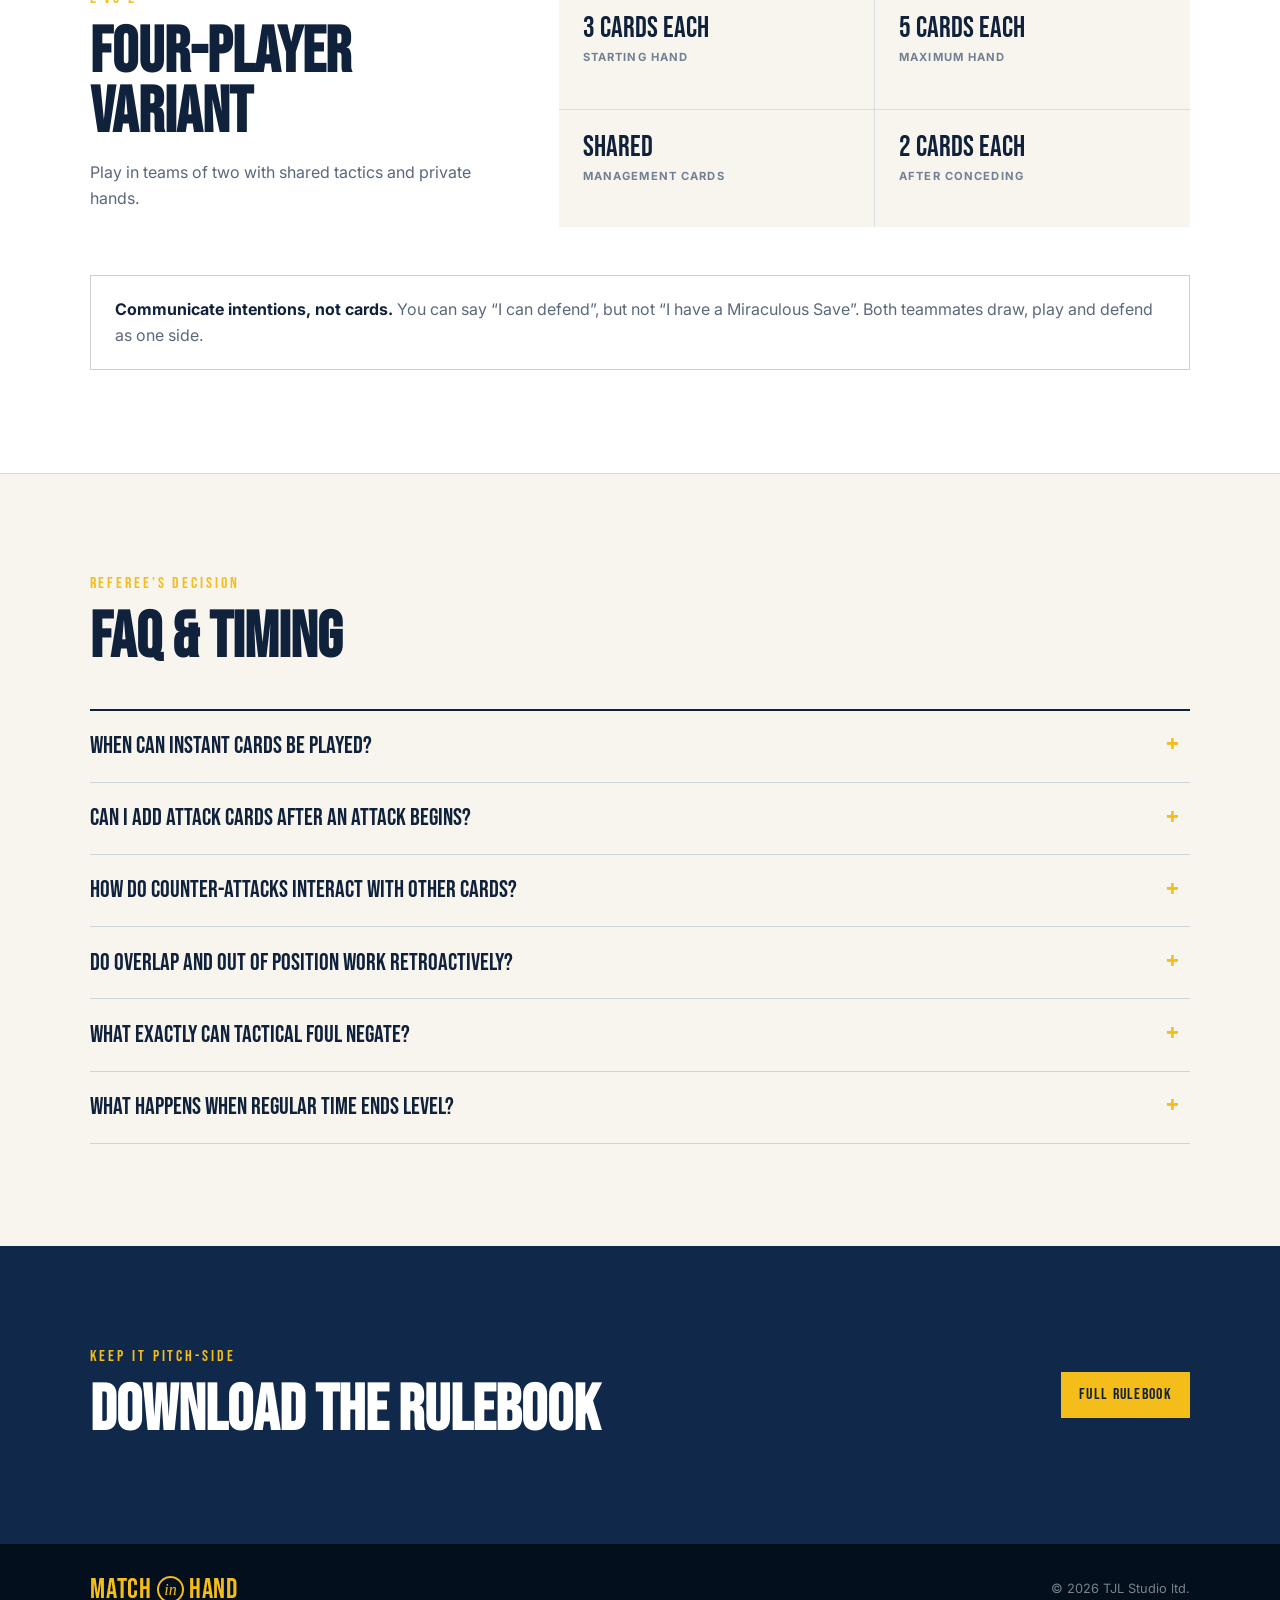
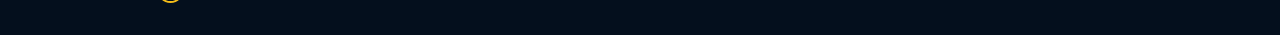
==== commit a62d37cf: "Properly added JP localization" ====
--- a/index.html
+++ b/index.html
@@ -25,7 +25,7 @@
       <a href="#cards">Cards</a>
       <a href="contact/">Contact</a>
     </nav>
-    <label class="language-picker"><span class="sr-only">Language</span><select data-language-select aria-label="Language"><option value="en">EN</option><option value="fr">FR</option><option value="es">ES</option><option value="it">IT</option><option value="de">DE</option></select></label>
+    <label class="language-picker"><span class="sr-only">Language</span><select data-language-select aria-label="Language"><option value="en">EN</option><option value="fr">FR</option><option value="es">ES</option><option value="it">IT</option><option value="de">DE</option><option value="ja">日本語</option></select></label>
     <a class="header-cta" href="assets/MatchInHand_RulesSheet_v2.3.pdf" download>Rulebook PDF</a>
   </header>
 
@@ -260,6 +260,7 @@
 
   <footer><a class="wordmark wordmark-match" href="#top"><span>MATCH</span><i>in</i><span>HAND</span></a><span>© 2026 TJL Studio ltd.</span></footer>
 
+  <script src="assets/ja.js"></script>
   <script src="assets/i18n.js"></script>
   <script src="assets/site.js"></script>
 </body>
--- a/assets/site.css
+++ b/assets/site.css
@@ -14,6 +14,9 @@
 * { box-sizing: border-box; }
 html { scroll-behavior: smooth; }
 body { margin: 0; background: var(--navy-deep); color: #fff; font-family: Inter, sans-serif; font-size: 1rem; line-height: 1.6; }
+html[lang="ja"] body { font-family: "Yu Gothic", "Hiragino Kaku Gothic ProN", Meiryo, sans-serif; }
+html[lang="ja"] h1, html[lang="ja"] h2, html[lang="ja"] h3, html[lang="ja"] .eyebrow, html[lang="ja"] .button, html[lang="ja"] .header-cta { font-family: "Yu Gothic", "Hiragino Kaku Gothic ProN", Meiryo, sans-serif; text-transform: none; letter-spacing: .02em; font-weight: 800; }
+html[lang="ja"] .hero h1 { max-width: none; font-size: clamp(1.9rem, 4vw, 4.8rem); line-height: 1.15; white-space: nowrap; }
 img { max-width: 100%; display: block; }
 a { color: inherit; }
 .sr-only { position: absolute; width: 1px; height: 1px; padding: 0; margin: -1px; overflow: hidden; clip: rect(0,0,0,0); white-space: nowrap; border: 0; }
